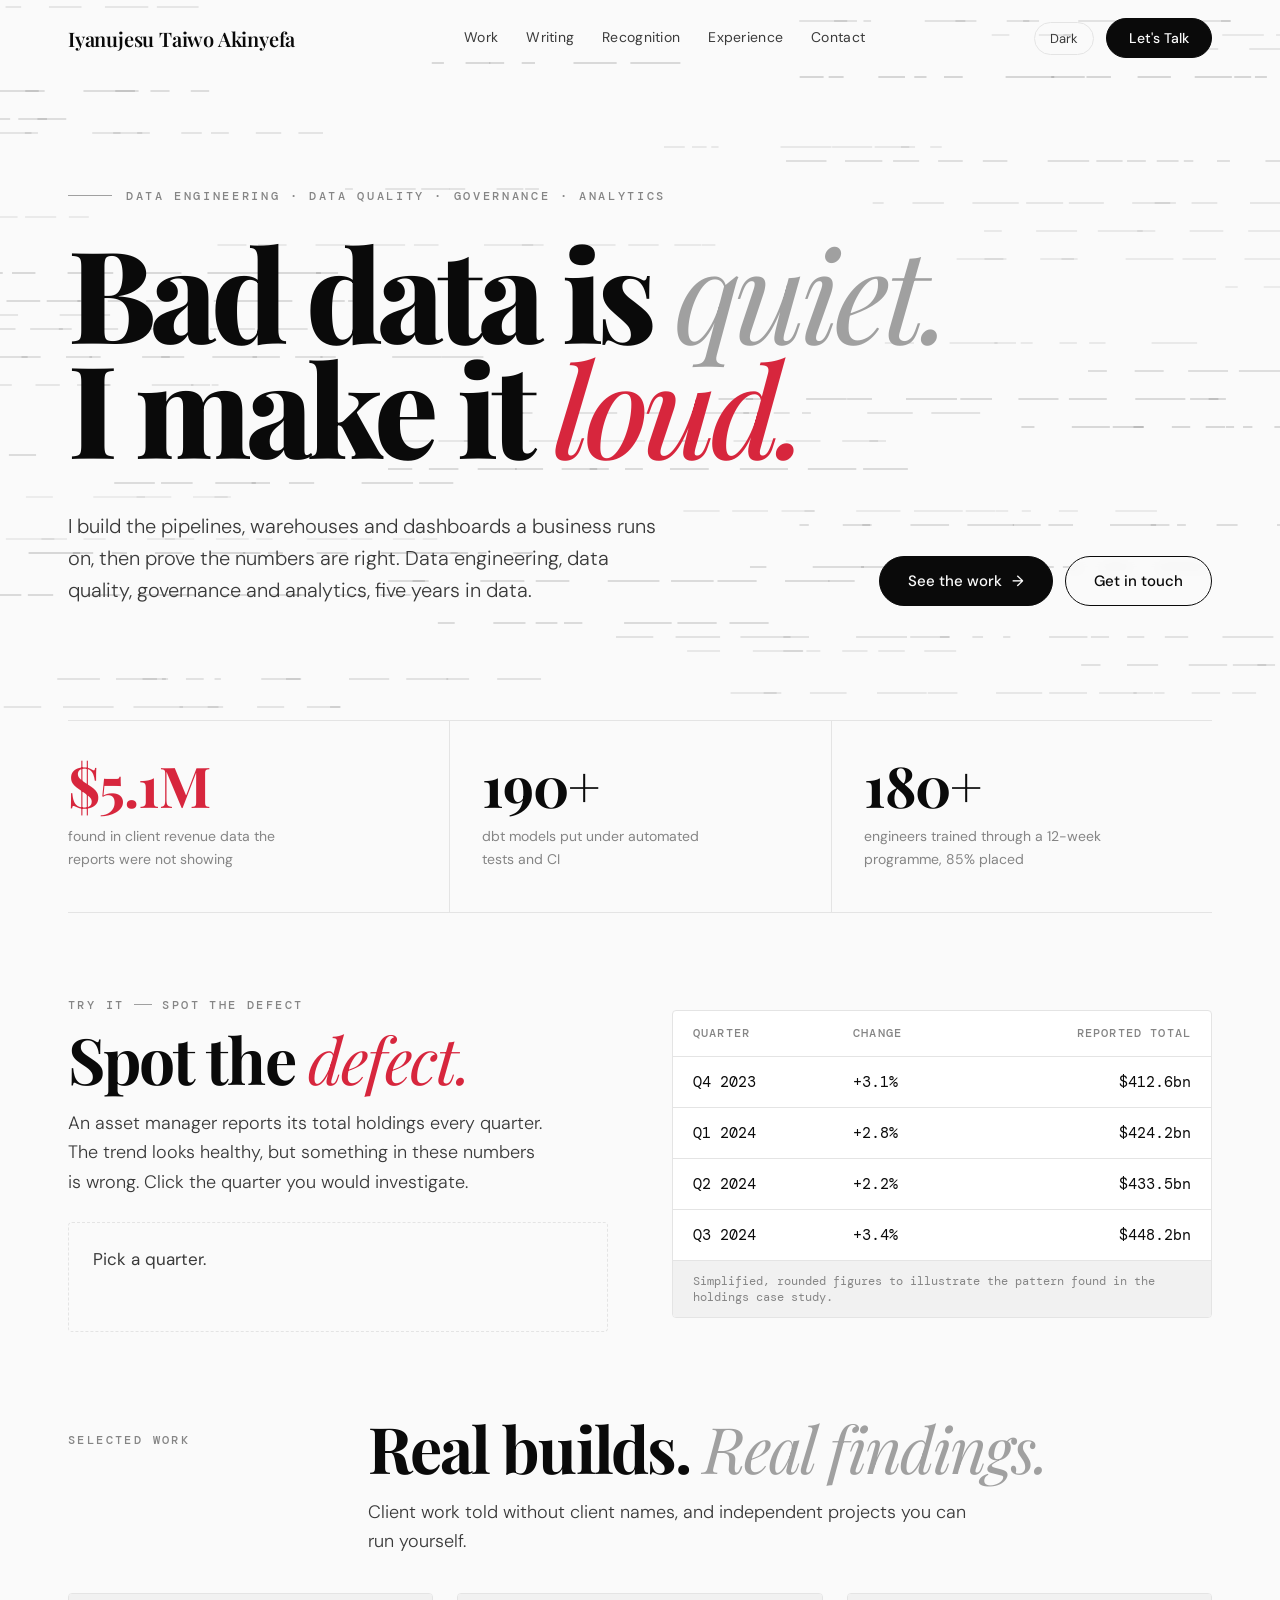
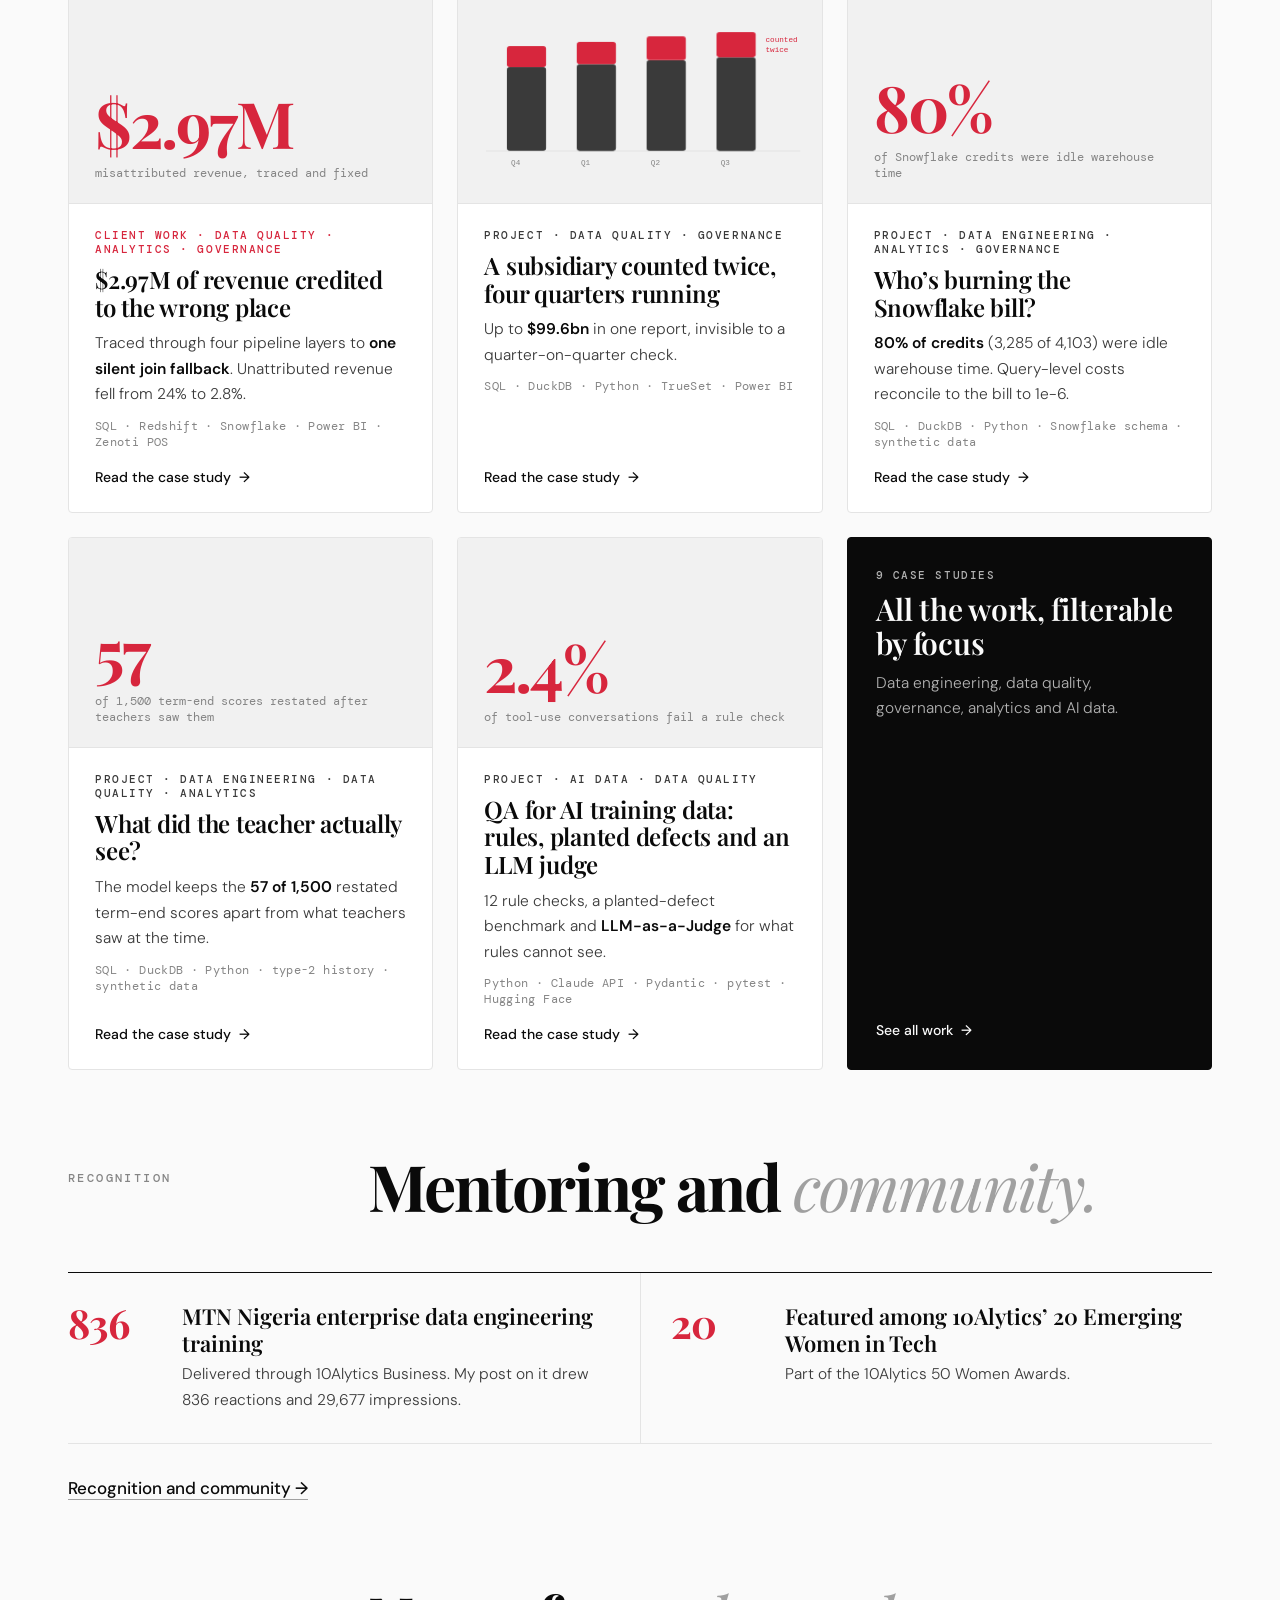
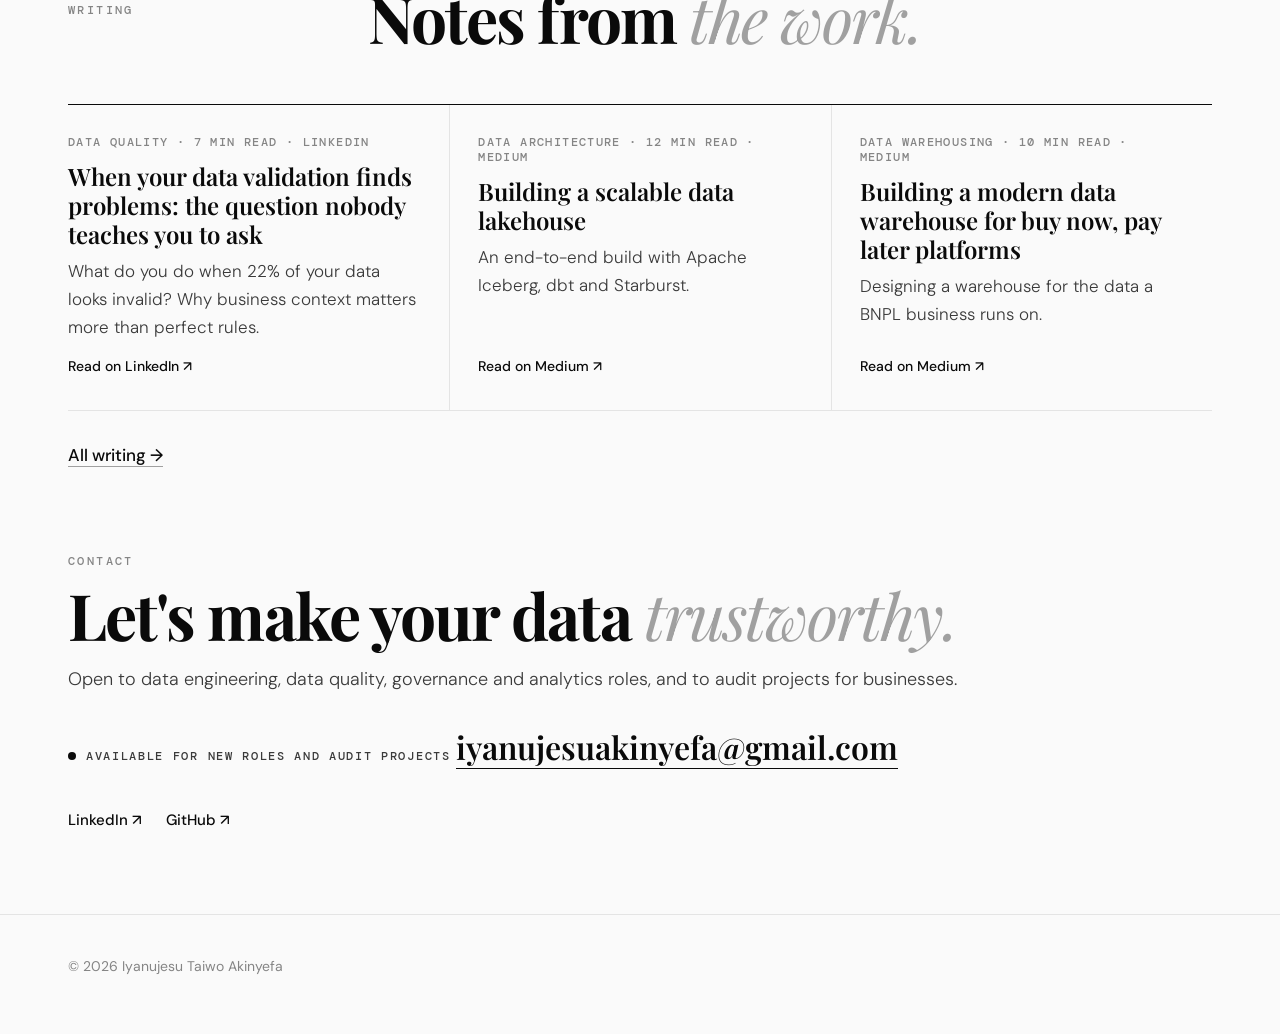
==== index.html @ 01991f28 "Portfolio: home, work with case studies, writing, recognition and experience pages" ====
<!doctype html>
<html lang="en" class="no-js">
<head>
<meta charset="utf-8">
<meta name="viewport" content="width=device-width, initial-scale=1">
<title>Iyanujesu Taiwo Akinyefa, Data Engineer</title>
<meta name="description" content="Data engineering, data quality, governance and analytics: pipelines, warehouses and dashboards, with the numbers proven right. Case studies, writing and contact.">
<link rel="canonical" href="https://tee-works.github.io/">
<meta property="og:title" content="Iyanujesu Taiwo Akinyefa, Data Engineer">
<meta property="og:description" content="Data engineering, data quality, governance and analytics: pipelines, warehouses and dashboards, with the numbers proven right. Case studies, writing and contact.">
<meta property="og:type" content="website">
<meta property="og:url" content="https://tee-works.github.io/">
<meta name="theme-color" content="#0a0a0a">
<link rel="icon" href="data:image/svg+xml,%3Csvg xmlns='http://www.w3.org/2000/svg' viewBox='0 0 32 32'%3E%3Crect width='32' height='32' rx='7' fill='%230a0a0a'/%3E%3Ctext x='15' y='23' font-family='Georgia,serif' font-size='19' font-weight='700' fill='%23fafafa' text-anchor='middle'%3EI%3C/text%3E%3Crect x='21' y='20' width='6' height='2.5' fill='%23ff4d5e'/%3E%3C/svg%3E">
<script>try{var t=localStorage.getItem('theme');if(t)document.documentElement.setAttribute('data-theme',t)}catch(e){}</script>
<link rel="preconnect" href="https://fonts.googleapis.com">
<link rel="preconnect" href="https://fonts.gstatic.com" crossorigin>
<link href="https://fonts.googleapis.com/css2?family=Playfair+Display:ital,wght@0,400;0,500;0,600;0,700;0,800;1,400;1,500&family=DM+Sans:opsz,wght@9..40,300;9..40,400;9..40,500;9..40,600&family=DM+Mono:wght@400;500&display=swap" rel="stylesheet">
<link rel="stylesheet" href="assets/site.css">
</head>
<body class="home">
<a class="skip" href="#main">Skip to content</a>
<header class="nav clear" id="nav">
  <div class="wrap">
    <a class="logo" href="index.html">Iyanujesu Taiwo Akinyefa</a>
    <nav class="links" aria-label="Main"><a href="work/index.html">Work</a><a href="writing/index.html">Writing</a><a href="recognition.html">Recognition</a><a href="experience.html">Experience</a><a href="index.html#contact">Contact</a></nav>
    <div class="tools-r"><button class="theme" id="theme" type="button">Dark</button><a href="index.html#contact" class="btn small">Let's Talk</a></div>
  </div>
</header>
<main id="main">
<div class="hero" id="hero">
  <canvas id="stream" aria-hidden="true"></canvas>
  <div class="tagfx" id="tagfx" aria-hidden="true"></div>
  <div class="wrap">
    <div class="stage">Data engineering &middot; Data quality &middot; Governance &middot; Analytics</div>
    <h1>Bad data is <span class="thin">quiet.</span><br>I make it <span class="red">loud.</span></h1>
    <div class="sub">
      <p>I build the pipelines, warehouses and dashboards a business runs on, then prove the numbers are right. Data engineering, data quality, governance and analytics, five years in data.</p>
      <div class="cta"><a class="btn" href="work/index.html">See the work <span class="arr">&rarr;</span></a><a class="btn ghost" href="#contact">Get in touch</a></div>
    </div>
  </div>
</div>

<div class="wrap">
  <div class="stats">
    <div class="stat rv"><div class="n red">$<span class="count" data-to="5.1" data-dec="1">5.1</span>M</div><div class="l">found in client revenue data the reports were not showing</div></div>
    <div class="stat rv"><div class="n"><span class="count" data-to="190">190</span>+</div><div class="l">dbt models put under automated tests and CI</div></div>
    <div class="stat rv"><div class="n"><span class="count" data-to="180">180</span>+</div><div class="l">engineers trained through a 12-week programme, 85% placed</div></div>
  </div>
</div>

<section id="puzzle">
  <div class="wrap puzzle">
    <div class="rv">
      <div class="sec-num" style="padding:0 0 14px">Try it <i></i> Spot the defect</div>
      <h2>Spot the <em>defect.</em></h2>
      <p style="color:var(--ink-2);font-size:18px;max-width:480px;font-weight:300">An asset manager reports its total holdings every quarter. The trend looks healthy, but something in these numbers is wrong. Click the quarter you would investigate.</p>
      <div class="reveal-box" id="reveal" aria-live="polite" data-href="work/holdings-data-quality.html">Pick a quarter.</div>
    </div>
    <div class="ptable rv">
      <table>
        <thead><tr><th>Quarter</th><th>Change</th><th class="num">Reported total</th></tr></thead>
        <tbody id="prows">
          <tr tabindex="0"><td>Q4 2023</td><td>+3.1%</td><td class="num">$412.6bn</td></tr>
          <tr tabindex="0"><td>Q1 2024</td><td>+2.8%</td><td class="num">$424.2bn</td></tr>
          <tr tabindex="0"><td>Q2 2024</td><td>+2.2%</td><td class="num">$433.5bn</td></tr>
          <tr tabindex="0"><td>Q3 2024</td><td>+3.4%</td><td class="num">$448.2bn</td></tr>
        </tbody>
      </table>
      <div class="pcap">Simplified, rounded figures to illustrate the pattern found in the holdings case study.</div>
    </div>
  </div>
</section>

<section id="work" class="tight">
  <div class="wrap">
    <div class="sec-head rv">
      <div class="sec-num">Selected work</div>
      <div><h2>Real builds. <em>Real findings.</em></h2><p>Client work told without client names, and independent projects you can run yourself.</p></div>
    </div>
    <div class="work"><a class="wcard rv" href="work/revenue-reconciliation.html" data-cats="dq an gov">
  <div class="art"><div class="art num"><b>$2.97M</b><span>misattributed revenue, traced and fixed</span></div></div>
  <div class="txt"><div class="kind client">Client work · Data quality · Analytics · Governance</div><h3>$2.97M of revenue credited to the wrong place</h3><p class="find">Traced through four pipeline layers to <b>one silent join fallback</b>. Unattributed revenue fell from 24% to 2.8%.</p><div class="tag">SQL · Redshift · Snowflake · Power BI · Zenoti POS</div><span class="open">Read the case study <span class="arr">&rarr;</span></span></div>
</a><a class="wcard rv" href="work/holdings-data-quality.html" data-cats="dq gov">
  <div class="art"><svg viewBox="0 0 520 230" aria-hidden="true">
              <line x1="40" y1="190" x2="490" y2="190" stroke="var(--rule)" stroke-width="1.5"/>
              <g>
                <rect class="grow" x="70"  y="70" width="56" height="120" rx="4" fill="var(--ink-2)"/>
                <rect class="grow" x="70"  y="40" width="56" height="30" rx="4" fill="var(--signal)" style="animation-delay:.2s"/>
                <rect class="grow" x="170" y="66" width="56" height="124" rx="4" fill="var(--ink-2)" style="animation-delay:.1s"/>
                <rect class="grow" x="170" y="34" width="56" height="32" rx="4" fill="var(--signal)" style="animation-delay:.3s"/>
                <rect class="grow" x="270" y="60" width="56" height="130" rx="4" fill="var(--ink-2)" style="animation-delay:.2s"/>
                <rect class="grow" x="270" y="26" width="56" height="34" rx="4" fill="var(--signal)" style="animation-delay:.4s"/>
                <rect class="grow" x="370" y="56" width="56" height="134" rx="4" fill="var(--ink-2)" style="animation-delay:.3s"/>
                <rect class="grow" x="370" y="20" width="56" height="36" rx="4" fill="var(--signal)" style="animation-delay:.5s"/>
              </g>
              <g font-family="JetBrains Mono, monospace" font-size="11" fill="var(--muted)">
                <text x="76" y="210">Q4</text><text x="176" y="210">Q1</text><text x="276" y="210">Q2</text><text x="376" y="210">Q3</text>
                <text x="440" y="34" fill="var(--signal)">counted</text><text x="440" y="48" fill="var(--signal)">twice</text>
              </g>
            </svg></div>
  <div class="txt"><div class="kind">Project · Data quality · Governance</div><h3>A subsidiary counted twice, four quarters running</h3><p class="find">Up to <b>$99.6bn</b> in one report, invisible to a quarter-on-quarter check.</p><div class="tag">SQL · DuckDB · Python · TrueSet · Power BI</div><span class="open">Read the case study <span class="arr">&rarr;</span></span></div>
</a><a class="wcard rv" href="work/snowflake-cost-attribution.html" data-cats="de an gov">
  <div class="art"><div class="art num"><b>80%</b><span>of Snowflake credits were idle warehouse time</span></div></div>
  <div class="txt"><div class="kind">Project · Data engineering · Analytics · Governance</div><h3>Who’s burning the Snowflake bill?</h3><p class="find"><b>80% of credits</b> (3,285 of 4,103) were idle warehouse time. Query-level costs reconcile to the bill to 1e-6.</p><div class="tag">SQL · DuckDB · Python · Snowflake schema · synthetic data</div><span class="open">Read the case study <span class="arr">&rarr;</span></span></div>
</a><a class="wcard rv" href="work/point-in-time-pupil-scores.html" data-cats="de dq an">
  <div class="art"><div class="art num"><b>57</b><span>of 1,500 term-end scores restated after teachers saw them</span></div></div>
  <div class="txt"><div class="kind">Project · Data engineering · Data quality · Analytics</div><h3>What did the teacher actually see?</h3><p class="find">The model keeps the <b>57 of 1,500</b> restated term-end scores apart from what teachers saw at the time.</p><div class="tag">SQL · DuckDB · Python · type-2 history · synthetic data</div><span class="open">Read the case study <span class="arr">&rarr;</span></span></div>
</a><a class="wcard rv" href="work/tool-use-sft-data-qa.html" data-cats="ai dq">
  <div class="art"><div class="art num"><b>2.4%</b><span>of tool-use conversations fail a rule check</span></div></div>
  <div class="txt"><div class="kind">Project · AI data · Data quality</div><h3>QA for AI training data: rules, planted defects and an LLM judge</h3><p class="find">12 rule checks, a planted-defect benchmark and <b>LLM-as-a-Judge</b> for what rules cannot see.</p><div class="tag">Python · Claude API · Pydantic · pytest · Hugging Face</div><span class="open">Read the case study <span class="arr">&rarr;</span></span></div>
</a><a class="wcard allcard rv" href="work/index.html"><div class="txt"><div class="kind">9 case studies</div><h3>All the work, filterable by focus</h3><p class="find">Data engineering, data quality, governance, analytics and AI data.</p><span class="open">See all work <span class="arr">&rarr;</span></span></div></a></div>
    
  </div>
</section>

<section id="recognition" class="tight">
  <div class="wrap">
    <div class="sec-head rv">
      <div class="sec-num">Recognition</div>
      <div><h2>Mentoring and <em>community.</em></h2></div>
    </div>
    <div class="rstrip rv">
      <a class="ritem" href="recognition.html#mtn"><div class="k">836</div><div><h3>MTN Nigeria enterprise data engineering training</h3><p>Delivered through 10Alytics Business. My post on it drew 836 reactions and 29,677 impressions.</p></div></a>
      <a class="ritem" href="recognition.html#women-in-tech"><div class="k">20</div><div><h3>Featured among 10Alytics’ 20 Emerging Women in Tech</h3><p>Part of the 10Alytics 50 Women Awards.</p></div></a>
    </div>
    <p class="morelink rv"><a href="recognition.html">Recognition and community &rarr;</a></p>
  </div>
</section>

<section id="writing" class="tight">
  <div class="wrap">
    <div class="sec-head rv">
      <div class="sec-num">Writing</div>
      <div><h2>Notes from <em>the work.</em></h2></div>
    </div>
    <div class="posts"><a class="post rv" href="https://www.linkedin.com/pulse/when-your-data-validation-finds-problems-question-nobody-akinyefa-wd8zf/"><div class="pm">Data quality · 7 min read · LinkedIn</div><h3>When your data validation finds problems: the question nobody teaches you to ask</h3><p>What do you do when 22% of your data looks invalid? Why business context matters more than perfect rules.</p><span class="go">Read on LinkedIn &nearr;</span></a><a class="post rv" href="https://medium.com/@iyanujesuakinyefa/building-a-scalable-data-lakehouse-an-end-to-end-solution-using-apache-iceberg-dbt-starburst-9a3d483e0061"><div class="pm">Data architecture · 12 min read · Medium</div><h3>Building a scalable data lakehouse</h3><p>An end-to-end build with Apache Iceberg, dbt and Starburst.</p><span class="go">Read on Medium &nearr;</span></a><a class="post rv" href="https://medium.com/@iyanujesuakinyefa/building-a-modern-data-warehouse-for-buy-now-pay-later-bnpl-platforms-f01e9319919b"><div class="pm">Data warehousing · 10 min read · Medium</div><h3>Building a modern data warehouse for buy now, pay later platforms</h3><p>Designing a warehouse for the data a BNPL business runs on.</p><span class="go">Read on Medium &nearr;</span></a></div>
    <p class="morelink rv"><a href="writing/index.html">All writing &rarr;</a></p>
  </div>
</section>

<section id="contact" class="contact tight">
  <div class="wrap">
    <div class="rv">
      <div class="sec-num" style="padding:0 0 14px">Contact</div>
      <h2>Let's make your data <em>trustworthy.</em></h2>
      <p style="color:var(--ink-2);font-size:18px;margin:0 0 26px;font-weight:300">Open to data engineering, data quality, governance and analytics roles, and to audit projects for businesses.</p>
      <p class="avail big"><i></i>Available for new roles and audit projects</p>
      <a class="bigmail" href="mailto:iyanujesuakinyefa@gmail.com">iyanujesuakinyefa@gmail.com</a>
      <div class="row">
        <a href="https://www.linkedin.com/in/iyanujesu-akinyefa">LinkedIn &nearr;</a>
        <a href="https://github.com/Tee-works">GitHub &nearr;</a>
        
      </div>
    </div>
  </div>
</section>
</main>
<footer><div class="wrap">&copy; 2026 Iyanujesu Taiwo Akinyefa</div></footer>
<script src="assets/site.js" defer></script>
</body>
</html>
---- assets/site.css ----
:root {
  --bg: #fafafa; --bg-2: #f1f1f1; --card: #ffffff;
  --ink: #0a0a0a; --ink-2: #3a3a3a; --muted: #858585; --soft: #a0a0a0; --rule: #e4e4e4;
  --red: #d7263d; --red-soft: #fbeaec;
  --serif: "Playfair Display", Georgia, serif; --sans: "DM Sans", system-ui, sans-serif; --mono: "DM Mono", ui-monospace, Menlo, monospace;
  --ease: cubic-bezier(.2,.7,.2,1);
  --paper: var(--bg); --paper-2: var(--bg-2); --signal: var(--red); --signal-soft: var(--red-soft); --pass: var(--ink);
  --console: #0a0a0a; --console-dim: #8a8a8a; --console-ink: #e8e8e8;
  --navh: 76px;
}
@media (prefers-color-scheme: dark) {
  :root:not([data-theme="light"]) {
    --bg: #0a0a0a; --bg-2: #111111; --card: #141414; --ink: #f5f5f5; --ink-2: #c9c9c9; --muted: #7d7d7d; --soft: #666666; --rule: #232323;
    --red: #ff4d5e; --red-soft: #2b1015; --console: #000000;
  }
}
:root[data-theme="dark"] {
  --bg: #0a0a0a; --bg-2: #111111; --card: #141414; --ink: #f5f5f5; --ink-2: #c9c9c9; --muted: #7d7d7d; --soft: #666666; --rule: #232323;
  --red: #ff4d5e; --red-soft: #2b1015; --console: #000000;
}
* { box-sizing: border-box; }
html { scroll-behavior: smooth; scroll-padding-top: calc(var(--navh) + 12px); }
body { margin: 0; background: var(--bg); color: var(--ink); font: 400 17px/1.65 var(--sans); -webkit-font-smoothing: antialiased; overflow-x: hidden; transition: background .3s, color .3s; }
a { color: inherit; }
::selection { background: var(--ink); color: var(--bg); }
.wrap { max-width: 1240px; margin: 0 auto; padding: 0 48px; }
.mono { font-family: var(--mono); }
.skip { position: absolute; left: -9999px; top: 8px; z-index: 50; background: var(--ink); color: var(--bg); padding: 8px 14px; border-radius: 4px; }
.skip:focus { left: 8px; }

/* nav */
.nav { position: fixed; inset: 0 0 auto 0; z-index: 30; border-bottom: 1px solid var(--rule); background: color-mix(in srgb, var(--bg) 88%, transparent); backdrop-filter: blur(14px); -webkit-backdrop-filter: blur(14px); transition: background .3s, border-color .3s; }
.nav.clear:not(.scrolled) { background: transparent; border-color: transparent; backdrop-filter: none; -webkit-backdrop-filter: none; }
.nav .wrap { display: flex; align-items: center; justify-content: space-between; height: var(--navh); gap: 16px; }
.logo { font-family: var(--serif); font-weight: 600; font-size: 20px; letter-spacing: -0.01em; text-decoration: none; white-space: nowrap; }
.nav .links { display: flex; align-items: center; gap: 28px; }
.nav .links a { text-decoration: none; font-size: 14px; letter-spacing: .02em; color: var(--ink-2); position: relative; white-space: nowrap; }
.nav .links a::after { content: ""; position: absolute; left: 0; right: 100%; bottom: -5px; height: 1px; background: var(--ink); transition: right .3s var(--ease); }
.nav .links a:hover::after, .nav .links a[aria-current="page"]::after { right: 0; }
.nav .links a[aria-current="page"] { color: var(--ink); }
.nav .tools-r { display: flex; align-items: center; gap: 12px; }
.theme { background: none; border: 1px solid var(--rule); color: var(--ink-2); border-radius: 999px; padding: 7px 15px; font: 13px var(--sans); cursor: pointer; }
.theme:hover { border-color: var(--ink); }
.btn { white-space: nowrap; display: inline-flex; align-items: center; gap: 10px; padding: 14px 28px; border-radius: 999px; font: 500 15px var(--sans); text-decoration: none; border: 1px solid var(--ink); background: var(--ink); color: var(--bg); cursor: pointer; transition: transform .25s var(--ease), background .25s, color .25s; }
.btn:hover { transform: translateY(-2px); }
.btn.ghost { background: color-mix(in srgb, var(--bg) 70%, transparent); color: var(--ink); backdrop-filter: blur(4px); }
.btn.ghost:hover { background: var(--ink); color: var(--bg); }
.btn.small { padding: 10px 22px; font-size: 14px; }
.btn .arr { transition: transform .25s var(--ease); }
.btn:hover .arr { transform: translateX(4px); }

/* home hero */
.hero { position: relative; min-height: 88vh; display: flex; flex-direction: column; justify-content: center; padding: 130px 0 56px; overflow: hidden; }
.hero canvas { position: absolute; inset: 0; width: 100%; height: 100%; z-index: 0; }
.hero .wrap { position: relative; z-index: 2; width: 100%; pointer-events: none; }
.hero .wrap * { pointer-events: auto; }
.stage { font: 500 12px var(--mono); letter-spacing: .22em; text-transform: uppercase; color: var(--muted); display: flex; align-items: center; gap: 14px; margin-bottom: 30px; flex-wrap: wrap; }
.stage::before { content: ""; width: 44px; height: 1px; background: var(--soft); }
h1 { font-family: var(--serif); font-weight: 800; font-size: clamp(54px, 10vw, 156px); line-height: .9; letter-spacing: -0.045em; margin: 0; }
h1 .thin { font-weight: 400; font-style: italic; color: var(--soft); }
h1 .red { color: var(--red); font-style: italic; font-weight: 500; }
.hero .sub { display: grid; grid-template-columns: 1fr auto; gap: 48px; align-items: end; margin-top: 46px; }
.hero .sub p { font-size: 20px; font-weight: 300; color: var(--ink-2); max-width: 600px; margin: 0; line-height: 1.6; }
.hero .sub p b { color: var(--ink); font-weight: 600; }
.cta { display: flex; gap: 12px; flex-wrap: wrap; }
.tagfx { position: absolute; z-index: 1; font: 500 12px var(--mono); color: var(--red); background: var(--bg); border: 1px solid var(--red); padding: 6px 10px; border-radius: 3px; opacity: 0; transition: opacity .5s; pointer-events: none; white-space: nowrap; }
.tagfx.on { opacity: 1; }

/* inner page head */
.ph { padding: calc(var(--navh) + 72px) 0 56px; border-bottom: 1px solid var(--rule); }
.ph h1 { font-size: clamp(44px, 7.4vw, 108px); }
.ph h1 em { font-style: italic; font-weight: 400; color: var(--soft); }
.ph .lead { margin: 28px 0 0; font-size: 20px; font-weight: 300; color: var(--ink-2); max-width: 720px; }
.crumb { font: 500 12px var(--mono); letter-spacing: .14em; text-transform: uppercase; color: var(--muted); margin-bottom: 26px; display: flex; gap: 10px; flex-wrap: wrap; }
.crumb a { text-decoration: none; border-bottom: 1px solid var(--rule); }
.crumb a:hover { border-color: var(--ink); color: var(--ink); }

/* stats */
.stats { display: grid; grid-template-columns: repeat(3, 1fr); border-top: 1px solid var(--rule); border-bottom: 1px solid var(--rule); }
.stats.four { grid-template-columns: repeat(4, 1fr); }
.stat { padding: 36px 0 40px; }
.stat + .stat { padding-left: 32px; border-left: 1px solid var(--rule); }
.stat .n { font-family: var(--serif); font-weight: 700; font-size: clamp(38px, 4.4vw, 58px); line-height: 1; letter-spacing: -0.02em; }
.stat .n.red { color: var(--red); }
.stat .l { margin-top: 12px; font-size: 14px; color: var(--muted); max-width: 250px; }

/* sections */
section { padding: 110px 0; }
section.tight { padding-top: 0; }
section.alt { background: var(--bg-2); }
.sec-head { display: grid; grid-template-columns: 260px 1fr; gap: 40px; margin-bottom: 52px; align-items: start; }
.sec-num { font: 500 12px var(--mono); letter-spacing: .2em; text-transform: uppercase; color: var(--muted); padding-top: 16px; display: flex; align-items: center; flex-wrap: wrap; gap: 10px; }
.sec-num i { display: inline-block; width: 18px; height: 1px; background: var(--soft); }
h2 { font-family: var(--serif); font-weight: 700; font-size: clamp(36px, 5vw, 72px); line-height: 1; letter-spacing: -0.03em; margin: 0 0 18px; }
h2 em { font-style: italic; font-weight: 400; color: var(--soft); }
.sec-head p { margin: 0; color: var(--ink-2); font-size: 18px; font-weight: 300; max-width: 620px; }
.morelink { margin: 30px 0 0; } .morelink a { text-decoration: none; font-weight: 500; border-bottom: 1px solid var(--soft); }
.morelink a:hover { border-color: var(--ink); }

/* work cards */
.work { display: grid; grid-template-columns: repeat(3, 1fr); gap: 24px; }
.work.two { grid-template-columns: repeat(2, 1fr); }
.wcard { background: var(--card); border: 1px solid var(--rule); border-radius: 4px; overflow: hidden; display: flex; flex-direction: column; text-decoration: none; color: inherit; transition: transform .45s var(--ease), box-shadow .45s var(--ease), border-color .45s; }
.wcard:hover, .wcard:focus-visible { transform: translateY(-6px); box-shadow: 0 40px 60px -40px rgba(0,0,0,.35); border-color: var(--ink); outline: none; }
.wcard .art { height: 210px; background: var(--bg-2); border-bottom: 1px solid var(--rule); overflow: hidden; position: relative; }
.wcard .art svg { width: 100%; height: 100%; display: block; transition: transform .6s var(--ease); }
.wcard:hover .art svg { transform: scale(1.03); }
.wcard .art img { width: 100%; height: 100%; object-fit: cover; object-position: top; filter: grayscale(1); opacity: .92; transition: filter .5s, transform .6s var(--ease); display: block; }
.wcard:hover .art img { filter: grayscale(0); transform: scale(1.03); }
.art.num { display: flex; flex-direction: column; justify-content: flex-end; padding: 22px 26px; }
.art.num b { font-family: var(--serif); font-size: clamp(46px, 5vw, 66px); line-height: 1; letter-spacing: -0.03em; color: var(--red); font-weight: 700; }
.art.num span { font: 12px var(--mono); color: var(--muted); margin-top: 10px; }
.wcard .txt { padding: 24px 26px 26px; display: flex; flex-direction: column; gap: 10px; flex: 1; }
.wcard .tag { font: 12px var(--mono); color: var(--muted); letter-spacing: .03em; }
.wcard .kind { font: 500 11px var(--mono); letter-spacing: .14em; text-transform: uppercase; color: var(--ink-2); }
.wcard .kind.client { color: var(--red); }
.wcard h3 { font-family: var(--serif); font-size: 24px; line-height: 1.15; font-weight: 600; margin: 0; letter-spacing: -0.01em; }
.wcard .find { font-size: 15.5px; color: var(--ink-2); margin: 0; font-weight: 300; }
.wcard .find b { color: var(--ink); font-weight: 600; }
.wcard .open { margin-top: auto; padding-top: 8px; font: 500 14px var(--sans); display: flex; align-items: center; gap: 8px; }
.wcard .open .arr { transition: transform .3s var(--ease); }
.wcard:hover .open .arr { transform: translateX(6px); }
.wcard[hidden] { display: none; }
.art .pulse-node { animation: nodepulse 2.4s var(--ease) infinite; transform-origin: center; transform-box: fill-box; }
@keyframes nodepulse { 0%,100% { transform: scale(1); } 50% { transform: scale(1.25); } }
.art .grow { transform-origin: bottom; transform-box: fill-box; animation: grow 1.2s var(--ease) both; }
@keyframes grow { from { transform: scaleY(0); } }

/* filters */
.filters { display: flex; flex-wrap: wrap; gap: 8px; margin: 0 0 34px; }
.filters button { font: 500 13px var(--sans); padding: 8px 16px; border-radius: 999px; border: 1px solid var(--rule); background: var(--card); color: var(--ink-2); cursor: pointer; transition: border-color .2s, background .2s, color .2s; }
.filters button:hover { border-color: var(--ink); }
.filters button[aria-pressed="true"] { background: var(--ink); color: var(--bg); border-color: var(--ink); }
.filters .count { font: 12px var(--mono); color: var(--muted); align-self: center; margin-left: 6px; }
.subhead { font: 500 12px var(--mono); letter-spacing: .2em; text-transform: uppercase; color: var(--muted); margin: 70px 0 22px; display: flex; align-items: center; gap: 12px; }
.subhead::after { content: ""; flex: 1; height: 1px; background: var(--rule); }

/* puzzle */
.puzzle { display: grid; grid-template-columns: 1fr 1fr; gap: 64px; align-items: center; }
.puzzle h2 em { color: var(--red); }
.ptable { background: var(--card); border: 1px solid var(--rule); border-radius: 4px; overflow: hidden; }
.ptable table { width: 100%; border-collapse: collapse; font: 14.5px var(--mono); }
.ptable th { text-align: left; font-weight: 500; color: var(--muted); padding: 15px 20px; border-bottom: 1px solid var(--rule); font-size: 11.5px; letter-spacing: .1em; text-transform: uppercase; }
.ptable td { padding: 16px 20px; border-bottom: 1px solid var(--rule); }
.ptable tbody tr { cursor: pointer; transition: background .2s; }
.ptable tbody tr:hover, .ptable tbody tr:focus-visible { background: var(--bg-2); outline: none; }
.ptable tbody tr.picked td { background: var(--bg-2); }
.ptable tbody tr.bad td:nth-child(3) { color: var(--red); font-weight: 500; }
.ptable td.num, .ptable th.num { text-align: right; }
.ptable .pcap { display: block; padding: 12px 20px; font: 12px var(--mono); color: var(--muted); background: var(--bg-2); }
.reveal-box { margin-top: 24px; padding: 22px 24px; border: 1px dashed var(--rule); color: var(--ink-2); min-height: 110px; border-radius: 4px; }
.reveal-box.show { border: 1px solid var(--red); border-left-width: 3px; background: var(--card); color: var(--ink); }
.reveal-box b { font-family: var(--serif); font-size: 23px; display: block; margin-bottom: 8px; }
.reveal-box a { color: var(--red); font-weight: 600; }

/* recognition strip (home) */
.rstrip { display: grid; grid-template-columns: 1fr 1fr; border-top: 1px solid var(--ink); }
.ritem { display: grid; grid-template-columns: auto 1fr; gap: 22px; padding: 30px 30px 30px 0; border-bottom: 1px solid var(--rule); text-decoration: none; align-items: start; }
.ritem + .ritem { padding-left: 30px; border-left: 1px solid var(--rule); }
.ritem .k { font-family: var(--serif); font-weight: 700; font-size: 40px; line-height: 1; letter-spacing: -0.02em; color: var(--red); min-width: 92px; }
.ritem h3 { font-family: var(--serif); font-size: 22px; line-height: 1.2; margin: 0 0 6px; font-weight: 600; }
.ritem p { margin: 0; color: var(--ink-2); font-weight: 300; font-size: 15.5px; }
.ritem:hover h3 { text-decoration: underline; text-decoration-thickness: 1px; text-underline-offset: 5px; }

/* writing */
.posts { display: grid; grid-template-columns: repeat(3, 1fr); border-top: 1px solid var(--ink); }
.posts.two { grid-template-columns: repeat(2, 1fr); }
.post { display: flex; flex-direction: column; gap: 8px; padding: 30px 28px 32px 0; border-bottom: 1px solid var(--rule); text-decoration: none; }
.posts:not(.two) .post:not(:nth-child(3n+1)) { padding-left: 28px; border-left: 1px solid var(--rule); }
.posts.two .post:nth-child(even) { padding-left: 32px; border-left: 1px solid var(--rule); }
.post:hover h3 { text-decoration: underline; text-decoration-thickness: 1px; text-underline-offset: 5px; }
.post .pm { font: 500 11.5px var(--mono); letter-spacing: .12em; text-transform: uppercase; color: var(--muted); }
.post h3 { font-family: var(--serif); font-size: 24px; line-height: 1.2; font-weight: 600; margin: 4px 0 0; }
.post p { margin: 0; color: var(--ink-2); font-weight: 300; }
.post .go { margin-top: auto; padding-top: 6px; font-weight: 500; font-size: 14px; }

/* contact */
.contact .grid { display: grid; grid-template-columns: 1fr 1fr; gap: 72px; }
.bigmail { font-family: var(--serif); font-size: clamp(20px, 2.5vw, 34px); font-weight: 600; text-decoration: none; border-bottom: 1px solid var(--ink); overflow-wrap: anywhere; }
.contact .row { display: flex; gap: 24px; margin-top: 28px; flex-wrap: wrap; }
.contact .row a { text-decoration: none; font: 500 15px var(--sans); }
form { display: grid; gap: 16px; }
label { font: 11.5px var(--mono); color: var(--muted); letter-spacing: .12em; text-transform: uppercase; display: grid; gap: 8px; }
input, textarea, select { font: 16px var(--sans); color: var(--ink); background: transparent; border: 0; border-bottom: 1px solid var(--rule); border-radius: 0; padding: 10px 0; width: 100%; }
select { background: var(--bg); }
input:focus, textarea:focus, select:focus { outline: none; border-bottom-color: var(--ink); }
textarea { min-height: 110px; resize: vertical; }
.avail { display: inline-flex; align-items: center; gap: 10px; }
.avail i { width: 8px; height: 8px; border-radius: 50%; background: var(--ink); animation: availpulse 2s infinite; }
@keyframes availpulse { 0%,100% { box-shadow: 0 0 0 0 color-mix(in srgb, var(--ink) 40%, transparent); } 50% { box-shadow: 0 0 0 7px transparent; } }
.avail.big { font: 500 12px var(--mono); letter-spacing: .14em; text-transform: uppercase; color: var(--ink-2); margin: 0 0 18px; }

/* case study */
.cs-meta { display: grid; grid-template-columns: repeat(4, 1fr); gap: 0; margin-top: 44px; border-top: 1px solid var(--rule); }
.cs-meta div { padding: 16px 20px 0 0; }
.cs-meta dt { font: 500 11px var(--mono); letter-spacing: .14em; text-transform: uppercase; color: var(--muted); }
.cs-meta dd { margin: 4px 0 0; font-size: 15px; color: var(--ink); }
.story { display: grid; grid-template-columns: 220px 1fr; gap: 48px; padding: 64px 0; border-bottom: 1px solid var(--rule); }
.story:last-of-type { border-bottom: 0; }
.story > h2 { font-size: 13px; font-family: var(--mono); font-weight: 500; letter-spacing: .2em; text-transform: uppercase; color: var(--muted); margin: 8px 0 0; line-height: 1.4; }
.story > h2 span { display: block; font-family: var(--serif); font-size: 34px; letter-spacing: -0.02em; text-transform: none; color: var(--ink); font-weight: 700; margin-top: 8px; }
.prose { max-width: 760px; }
.prose p { margin: 0 0 18px; color: var(--ink-2); font-weight: 300; font-size: 18px; }
.prose p.big { font-family: var(--serif); font-size: 24px; line-height: 1.45; color: var(--ink); font-weight: 400; }
.prose ul { margin: 0; padding: 0; list-style: none; }
.prose li { padding-left: 26px; position: relative; margin: 12px 0; color: var(--ink-2); font-weight: 300; font-size: 17.5px; }
.prose li::before { content: ""; position: absolute; left: 0; top: 14px; width: 13px; height: 1px; background: var(--ink); }
.prose li b, .prose p b { color: var(--ink); font-weight: 600; }
.prose a { text-decoration-thickness: 1px; text-underline-offset: 4px; }
.note { margin-top: 22px; padding: 16px 20px; border-left: 3px solid var(--rule); background: var(--bg-2); font-size: 15px; color: var(--ink-2); border-radius: 0 4px 4px 0; }
.tiles { display: grid; grid-template-columns: repeat(2, 1fr); gap: 0; border-top: 1px solid var(--ink); margin-bottom: 28px; }
.tile { padding: 24px 24px 26px 0; border-bottom: 1px solid var(--rule); }
.tile:nth-child(even) { padding-left: 24px; border-left: 1px solid var(--rule); }
.tile .n { font-family: var(--serif); font-size: clamp(36px, 4vw, 52px); font-weight: 700; line-height: 1; letter-spacing: -0.02em; }
.tile .n.red { color: var(--red); }
.tile .l { font-size: 14.5px; color: var(--muted); margin-top: 10px; }
.chips { display: flex; flex-wrap: wrap; gap: 8px; }
.chip { font: 12px var(--mono); padding: 5px 12px; border-radius: 999px; border: 1px solid var(--rule); background: var(--card); color: var(--ink-2); }
.linkrow { display: flex; gap: 12px; flex-wrap: wrap; }
table.recall { border-collapse: collapse; font: 14px var(--mono); margin: 8px 0 20px; width: 100%; max-width: 520px; }
table.recall td { padding: 9px 0; border-bottom: 1px solid var(--rule); color: var(--ink-2); }
table.recall td:last-child { text-align: right; color: var(--ink); }
table.recall tr.hot td { color: var(--red); font-weight: 500; }
.pn { display: grid; grid-template-columns: 1fr 1fr; border-top: 1px solid var(--ink); }
.pn a { padding: 28px 28px 30px 0; text-decoration: none; display: block; border-bottom: 1px solid var(--rule); }
.pn a + a { padding-left: 28px; border-left: 1px solid var(--rule); text-align: right; }
.pn small { display: block; font: 500 11.5px var(--mono); letter-spacing: .14em; text-transform: uppercase; color: var(--muted); margin-bottom: 8px; }
.pn b { font-family: var(--serif); font-size: 24px; font-weight: 600; line-height: 1.2; }
.pn a:hover b { text-decoration: underline; text-decoration-thickness: 1px; text-underline-offset: 5px; }

/* experience */
.about { display: grid; grid-template-columns: .8fr 1.2fr; gap: 72px; align-items: center; }
.portrait { margin: 0; }
.portrait img { width: 100%; height: auto; aspect-ratio: 4/4.4; object-fit: cover; object-position: center 18%; display: block; filter: grayscale(1) contrast(1.05); transition: filter .8s var(--ease); border-radius: 4px; }
.portrait:hover img { filter: grayscale(0); }
.portrait figcaption { display: flex; justify-content: space-between; margin-top: 14px; font: 500 11.5px var(--mono); letter-spacing: .14em; text-transform: uppercase; color: var(--muted); }
.about .lead { font-family: var(--serif); font-size: 23px; line-height: 1.5; color: var(--ink); margin: 0 0 18px; }
.about p { color: var(--ink-2); font-weight: 300; margin: 0 0 18px; }
.facts { margin: 26px 0 0; border-top: 1px solid var(--rule); }
.facts div { display: grid; grid-template-columns: 120px 1fr; gap: 16px; padding: 13px 0; border-bottom: 1px solid var(--rule); }
.facts dt { font: 500 11.5px var(--mono); letter-spacing: .14em; text-transform: uppercase; color: var(--muted); padding-top: 3px; }
.facts dd { margin: 0; color: var(--ink); }
.role { display: grid; grid-template-columns: 260px 1fr; gap: 40px; padding: 40px 0; border-top: 1px solid var(--rule); }
.role:last-child { border-bottom: 1px solid var(--rule); }
.role .when { font: 13px var(--mono); color: var(--muted); padding-top: 6px; }
.role .when b { display: block; color: var(--ink); font: 500 15px var(--sans); margin-bottom: 4px; }
.role h3 { font-family: var(--serif); font-weight: 600; font-size: 30px; margin: 0 0 4px; line-height: 1.15; }
.role .org { color: var(--muted); margin: 0 0 16px; }
.role ul { margin: 0; padding: 0; list-style: none; }
.role li { padding-left: 24px; position: relative; margin: 9px 0; color: var(--ink-2); font-weight: 300; }
.role li::before { content: ""; position: absolute; left: 0; top: 13px; width: 12px; height: 1px; background: var(--ink); }
.role li b { color: var(--ink); font-weight: 600; }
.role li a { color: var(--ink); }
.tools { margin-top: 40px; display: flex; flex-wrap: wrap; gap: 8px; }
.certs { display: grid; grid-template-columns: repeat(3, 1fr); border-top: 1px solid var(--ink); }
.cert { padding: 26px 26px 26px 0; border-bottom: 1px solid var(--rule); }
.cert:not(:nth-child(3n+1)) { padding-left: 26px; border-left: 1px solid var(--rule); }
.cert small { font: 500 11.5px var(--mono); letter-spacing: .12em; text-transform: uppercase; color: var(--muted); }
.cert h3 { font-family: var(--serif); font-size: 21px; line-height: 1.25; margin: 8px 0 0; font-weight: 600; }
.principles { display: grid; grid-template-columns: repeat(3, 1fr); border-top: 1px solid var(--ink); }
.pr { padding: 34px 34px 8px 0; }
.pr + .pr { padding-left: 34px; border-left: 1px solid var(--rule); }
.pr .k { font: 500 12px var(--mono); color: var(--soft); letter-spacing: .1em; }
.pr h3 { font-family: var(--serif); font-size: 30px; font-weight: 600; margin: 14px 0 10px; line-height: 1.1; }
.pr p { margin: 0; color: var(--ink-2); font-weight: 300; }

/* recognition page */
.rec { display: grid; grid-template-columns: 1fr minmax(0, 520px); gap: 56px; padding: 64px 0; border-bottom: 1px solid var(--rule); align-items: start; }
.rec:last-child { border-bottom: 0; }
.rec .when { font: 500 12px var(--mono); letter-spacing: .16em; text-transform: uppercase; color: var(--muted); }
.rec h2 { font-size: clamp(30px, 3.6vw, 48px); margin: 12px 0 18px; }
.rec .prose p { font-size: 17.5px; }
.rec .nums { display: flex; flex-wrap: wrap; gap: 0; border-top: 1px solid var(--rule); margin: 24px 0; }
.rec .nums div { padding: 16px 26px 0 0; }
.rec .nums div + div { padding-left: 26px; border-left: 1px solid var(--rule); }
.rec .nums b { display: block; font-family: var(--serif); font-size: 34px; line-height: 1; font-weight: 700; }
.rec .nums span { font-size: 13px; color: var(--muted); }
.embeds { display: grid; gap: 20px; }
.pic { display: block; border: 1px solid var(--rule); border-radius: 6px; overflow: hidden; background: var(--card); text-decoration: none; transition: transform .45s var(--ease), box-shadow .45s var(--ease), border-color .45s; }
.pic:hover, .pic:focus-visible { transform: translateY(-4px); box-shadow: 0 40px 60px -40px rgba(0,0,0,.35); border-color: var(--ink); outline: none; }
.pic img { display: block; width: 100%; height: auto; }
.pic .pcap { display: flex; justify-content: space-between; align-items: center; gap: 12px; flex-wrap: wrap; padding: 14px 18px; border-top: 1px solid var(--rule); }
.pic .pcap span { font: 12px var(--mono); color: var(--muted); }
.pic .pcap b { font: 500 14px var(--sans); border-bottom: 1px solid var(--soft); }
.pic:hover .pcap b { border-color: var(--ink); }
.also { margin: 0; font-size: 15px; } .also a { font-weight: 500; text-decoration: none; border-bottom: 1px solid var(--soft); }
.textcard { border: 1px solid var(--rule); border-radius: 6px; background: var(--card); padding: 26px; }
.textcard .who { font: 500 12px var(--mono); letter-spacing: .1em; text-transform: uppercase; color: var(--muted); }
.textcard h3 { font-family: var(--serif); font-size: 24px; line-height: 1.25; margin: 10px 0 8px; }
.textcard p { margin: 0; color: var(--ink-2); font-weight: 300; }

.home .hero { min-height: 80vh; }
.home section { padding: 84px 0; }
.home section.tight { padding-top: 0; }
.home .sec-head { margin-bottom: 36px; }
footer { padding: 40px 0 56px; color: var(--muted); font-size: 14px; border-top: 1px solid var(--rule); }

.rv { opacity: 0; transform: translateY(26px); transition: opacity .9s var(--ease), transform .9s var(--ease); }
.rv.in { opacity: 1; transform: none; }
.no-js .rv { opacity: 1; transform: none; }

@media (max-width: 1100px) {
  .nav .links { gap: 20px; }
  .work { grid-template-columns: 1fr 1fr; }
  .posts { grid-template-columns: 1fr 1fr; }
  .posts:not(.two) .post:not(:nth-child(3n+1)) { padding-left: 0; border-left: 0; }
  .posts:not(.two) .post:nth-child(even) { padding-left: 28px; border-left: 1px solid var(--rule); }
}
@media (max-width: 980px) {
  :root { --navh: 108px; }
  .nav .wrap { flex-wrap: wrap; height: auto; padding-top: 14px; padding-bottom: 0; gap: 8px 16px; }
  .nav .links { order: 3; width: 100%; overflow-x: auto; gap: 22px; padding: 6px 0 14px; scrollbar-width: none; -webkit-mask-image: linear-gradient(90deg, #000 88%, transparent); mask-image: linear-gradient(90deg, #000 88%, transparent); }
  .nav .links::-webkit-scrollbar { display: none; }
  .nav .links a { font-size: 14.5px; }
  .hero .sub, .puzzle, .contact .grid, .about { grid-template-columns: 1fr; }
  .hero .sub { gap: 28px; }
  .sec-head, .role, .story { grid-template-columns: 1fr; gap: 10px; }
  .story { gap: 22px; padding: 48px 0; }
  .principles, .certs { grid-template-columns: 1fr; }
  .cert:not(:nth-child(3n+1)) { padding-left: 0; border-left: 0; }
  .pr, .pr + .pr { padding: 26px 0; border-left: 0; border-bottom: 1px solid var(--rule); }
  .rec { grid-template-columns: 1fr; gap: 32px; }
  .cs-meta { grid-template-columns: 1fr 1fr; }
  .about { gap: 40px; }
  .portrait { max-width: 420px; }
}
@media (max-width: 680px) {
  body { font-size: 16px; }
  .wrap { padding: 0 16px; }
  .logo { font-size: 17px; }
  .nav .btn.small { display: none; }
  .hero { padding: calc(var(--navh) + 40px) 0 44px; min-height: 0; }
  .hero .sub p { font-size: 17px; }
  .ph { padding: calc(var(--navh) + 40px) 0 40px; }
  .ph .lead { font-size: 17.5px; }
  .stats, .stats.four { grid-template-columns: 1fr; }
  .stat, .stat + .stat { padding: 24px 0; border-left: 0; }
  .stat + .stat { border-top: 1px solid var(--rule); }
  .work, .work.two, .posts, .posts.two, .rstrip, .pn, .tiles { grid-template-columns: 1fr; }
  .posts .post, .posts.two .post, .posts:not(.two) .post:nth-child(even) { padding-left: 0 !important; border-left: 0 !important; padding-right: 0; }
  .ritem + .ritem { padding-left: 0; border-left: 0; }
  .ritem { padding-right: 0; grid-template-columns: 1fr; gap: 8px; }
  .pn a + a { padding-left: 0; border-left: 0; text-align: left; }
  .tile:nth-child(even) { padding-left: 0; border-left: 0; }
  .wcard .art { height: 180px; }
  section { padding: 72px 0; }
  .prose p, .prose li { font-size: 16.5px; }
  .prose p.big { font-size: 21px; }
  .ptable table { font-size: 12.5px; }
  .ptable td, .ptable th { padding: 12px; }
  .rec { padding: 44px 0; }
  .rec .nums div { padding-right: 18px; }
  .rec .nums div + div { padding-left: 18px; }
  .role h3 { font-size: 25px; }
  .facts div { grid-template-columns: 1fr; gap: 2px; }
}
@media (prefers-reduced-motion: reduce) {
  *, *::before, *::after { animation: none !important; transition: none !important; }
  .rv { opacity: 1; transform: none; }
}
@media (max-width: 680px) {
  .home section { padding: 60px 0; }
  .home section.tight { padding-top: 0; }
}
.wcard.allcard { background: var(--ink); color: var(--bg); border-color: var(--ink); }
.wcard.allcard .txt { justify-content: flex-end; padding: 30px 28px; }
.wcard.allcard .kind, .wcard.allcard .find { color: color-mix(in srgb, var(--bg) 70%, transparent); }
.wcard.allcard h3 { font-size: 30px; }
.prose code, .note code { font: 0.88em var(--mono); background: var(--bg-2); padding: 1px 5px; border-radius: 3px; }
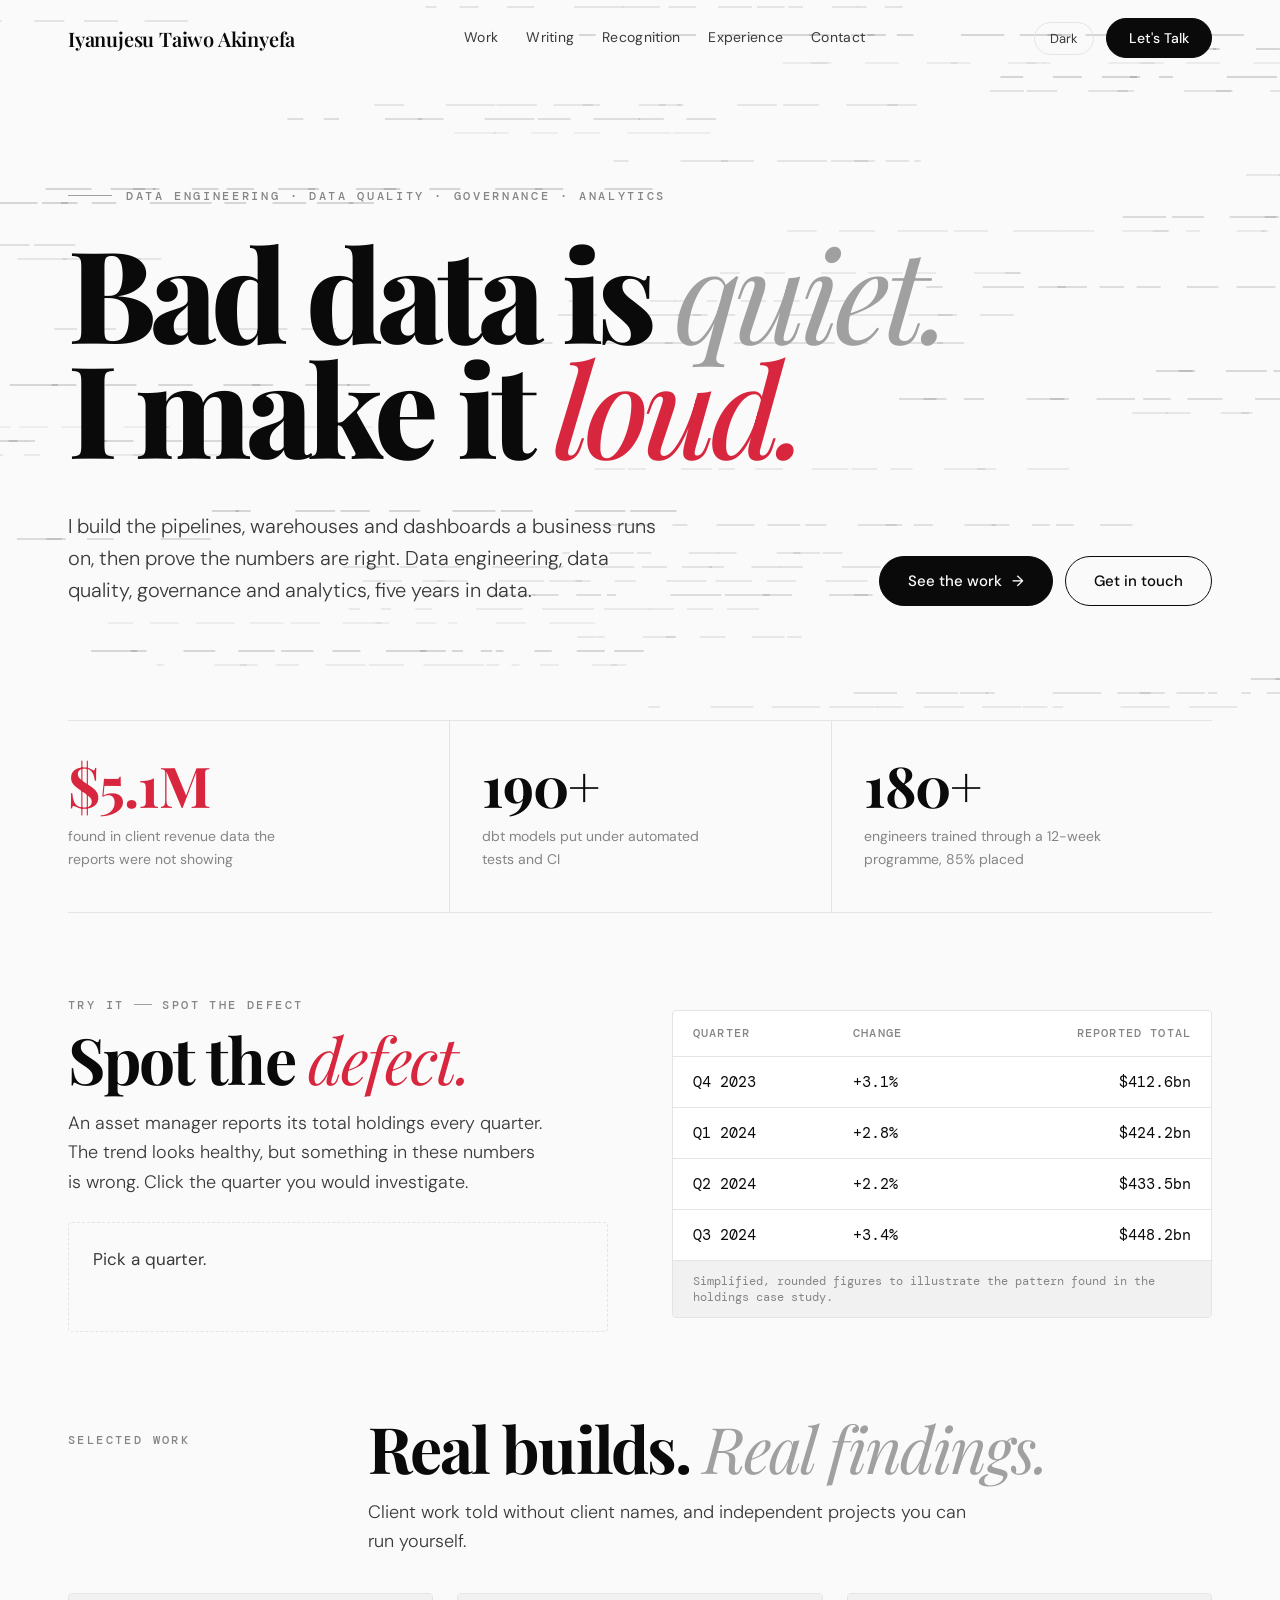
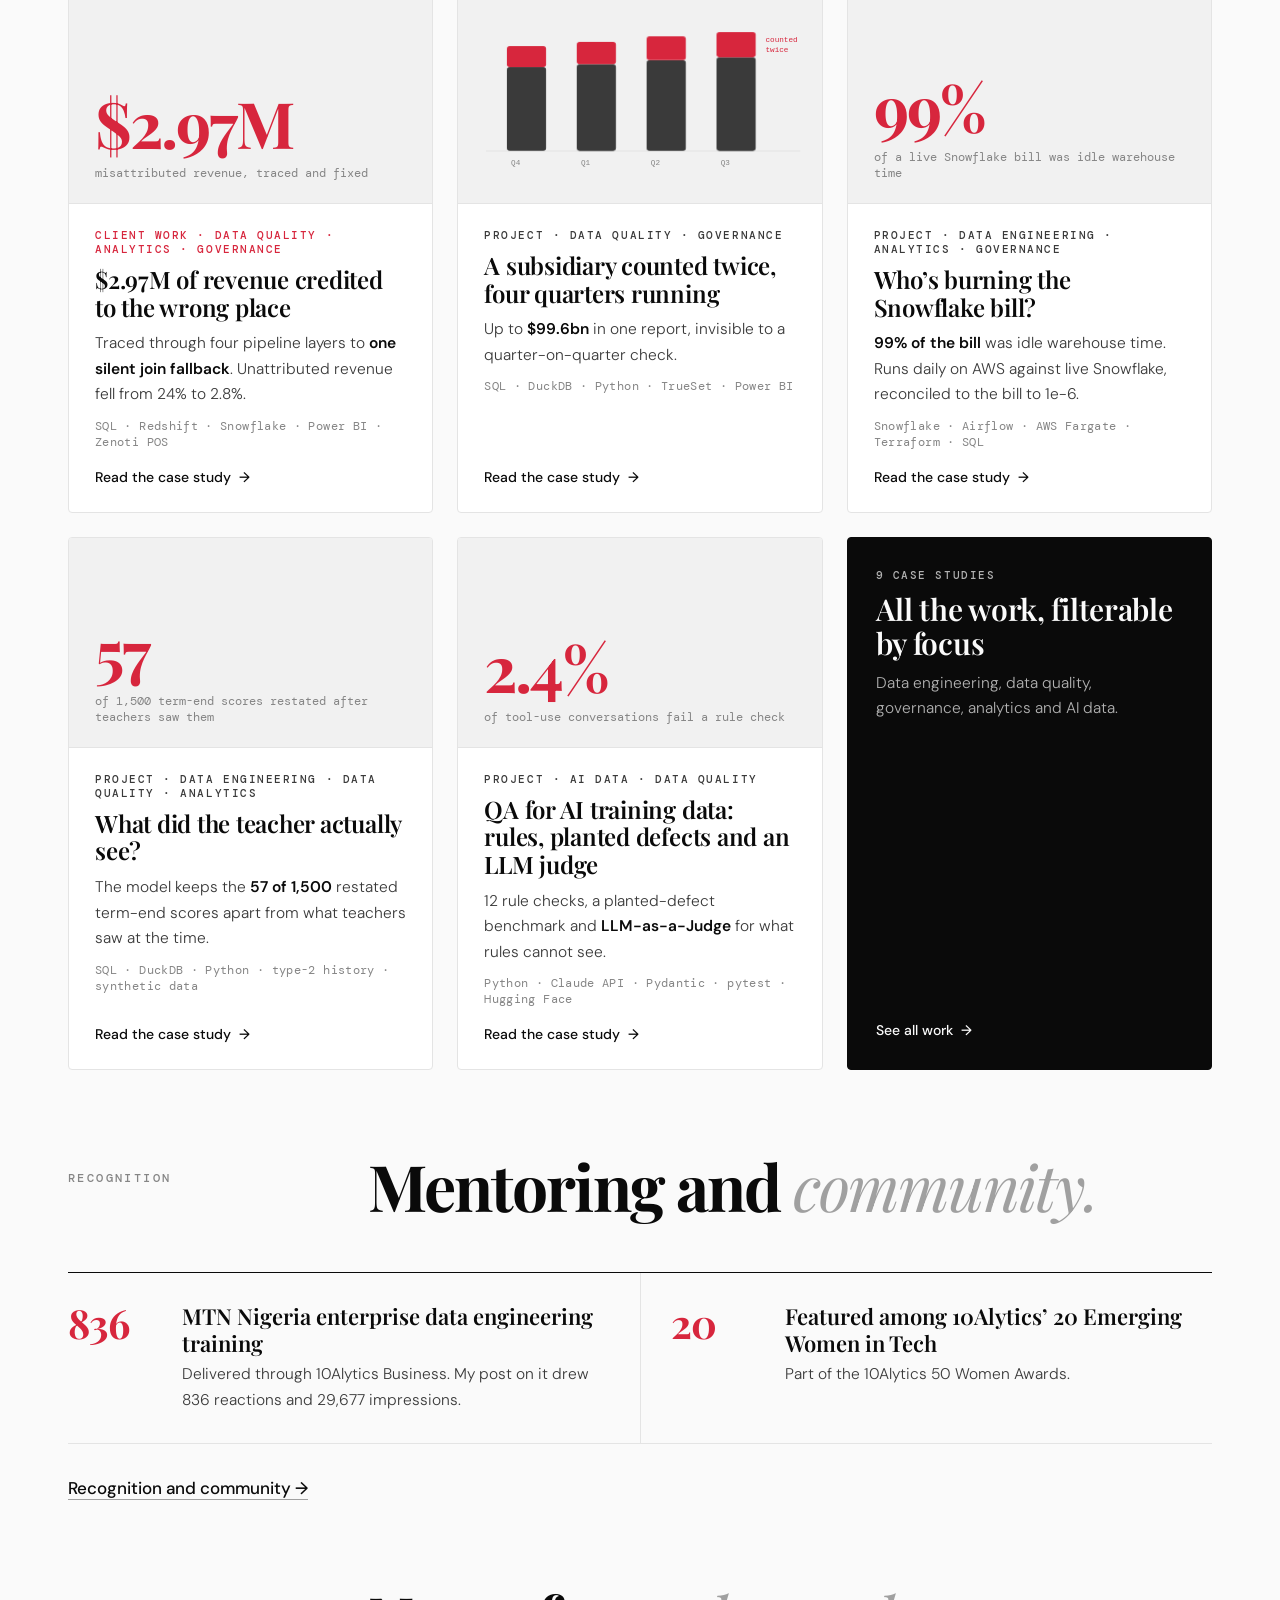
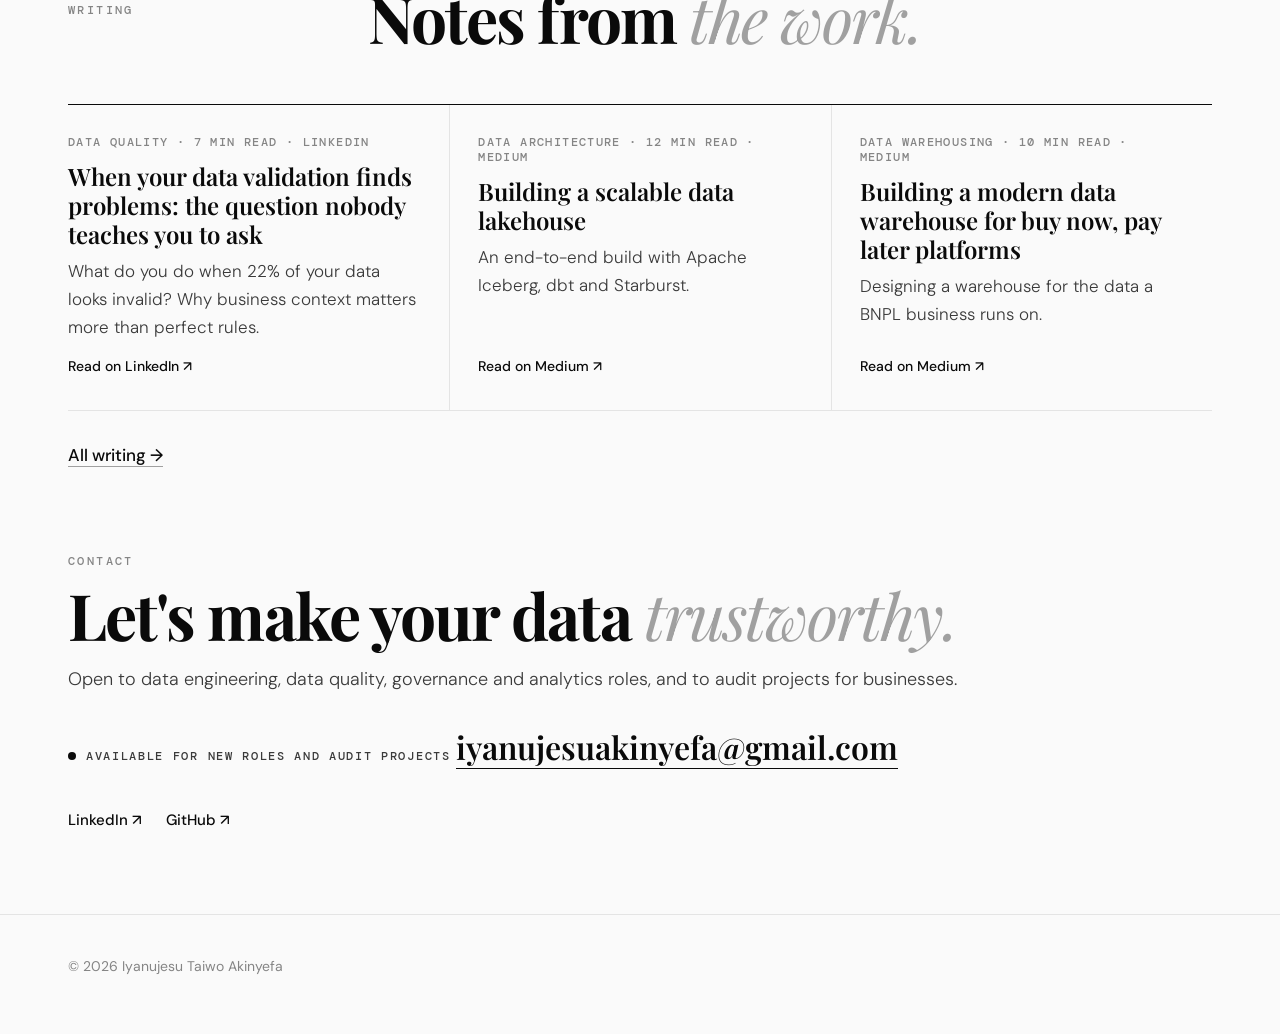
==== commit 299621be: "Snowflake case study: production run on AWS with live results" ====
--- a/index.html
+++ b/index.html
@@ -101,8 +101,8 @@
             </svg></div>
   <div class="txt"><div class="kind">Project · Data quality · Governance</div><h3>A subsidiary counted twice, four quarters running</h3><p class="find">Up to <b>$99.6bn</b> in one report, invisible to a quarter-on-quarter check.</p><div class="tag">SQL · DuckDB · Python · TrueSet · Power BI</div><span class="open">Read the case study <span class="arr">&rarr;</span></span></div>
 </a><a class="wcard rv" href="work/snowflake-cost-attribution.html" data-cats="de an gov">
-  <div class="art"><div class="art num"><b>80%</b><span>of Snowflake credits were idle warehouse time</span></div></div>
-  <div class="txt"><div class="kind">Project · Data engineering · Analytics · Governance</div><h3>Who’s burning the Snowflake bill?</h3><p class="find"><b>80% of credits</b> (3,285 of 4,103) were idle warehouse time. Query-level costs reconcile to the bill to 1e-6.</p><div class="tag">SQL · DuckDB · Python · Snowflake schema · synthetic data</div><span class="open">Read the case study <span class="arr">&rarr;</span></span></div>
+  <div class="art"><div class="art num"><b>99%</b><span>of a live Snowflake bill was idle warehouse time</span></div></div>
+  <div class="txt"><div class="kind">Project · Data engineering · Analytics · Governance</div><h3>Who’s burning the Snowflake bill?</h3><p class="find"><b>99% of the bill</b> was idle warehouse time. Runs daily on AWS against live Snowflake, reconciled to the bill to 1e-6.</p><div class="tag">Snowflake · Airflow · AWS Fargate · Terraform · SQL</div><span class="open">Read the case study <span class="arr">&rarr;</span></span></div>
 </a><a class="wcard rv" href="work/point-in-time-pupil-scores.html" data-cats="de dq an">
   <div class="art"><div class="art num"><b>57</b><span>of 1,500 term-end scores restated after teachers saw them</span></div></div>
   <div class="txt"><div class="kind">Project · Data engineering · Data quality · Analytics</div><h3>What did the teacher actually see?</h3><p class="find">The model keeps the <b>57 of 1,500</b> restated term-end scores apart from what teachers saw at the time.</p><div class="tag">SQL · DuckDB · Python · type-2 history · synthetic data</div><span class="open">Read the case study <span class="arr">&rarr;</span></span></div>
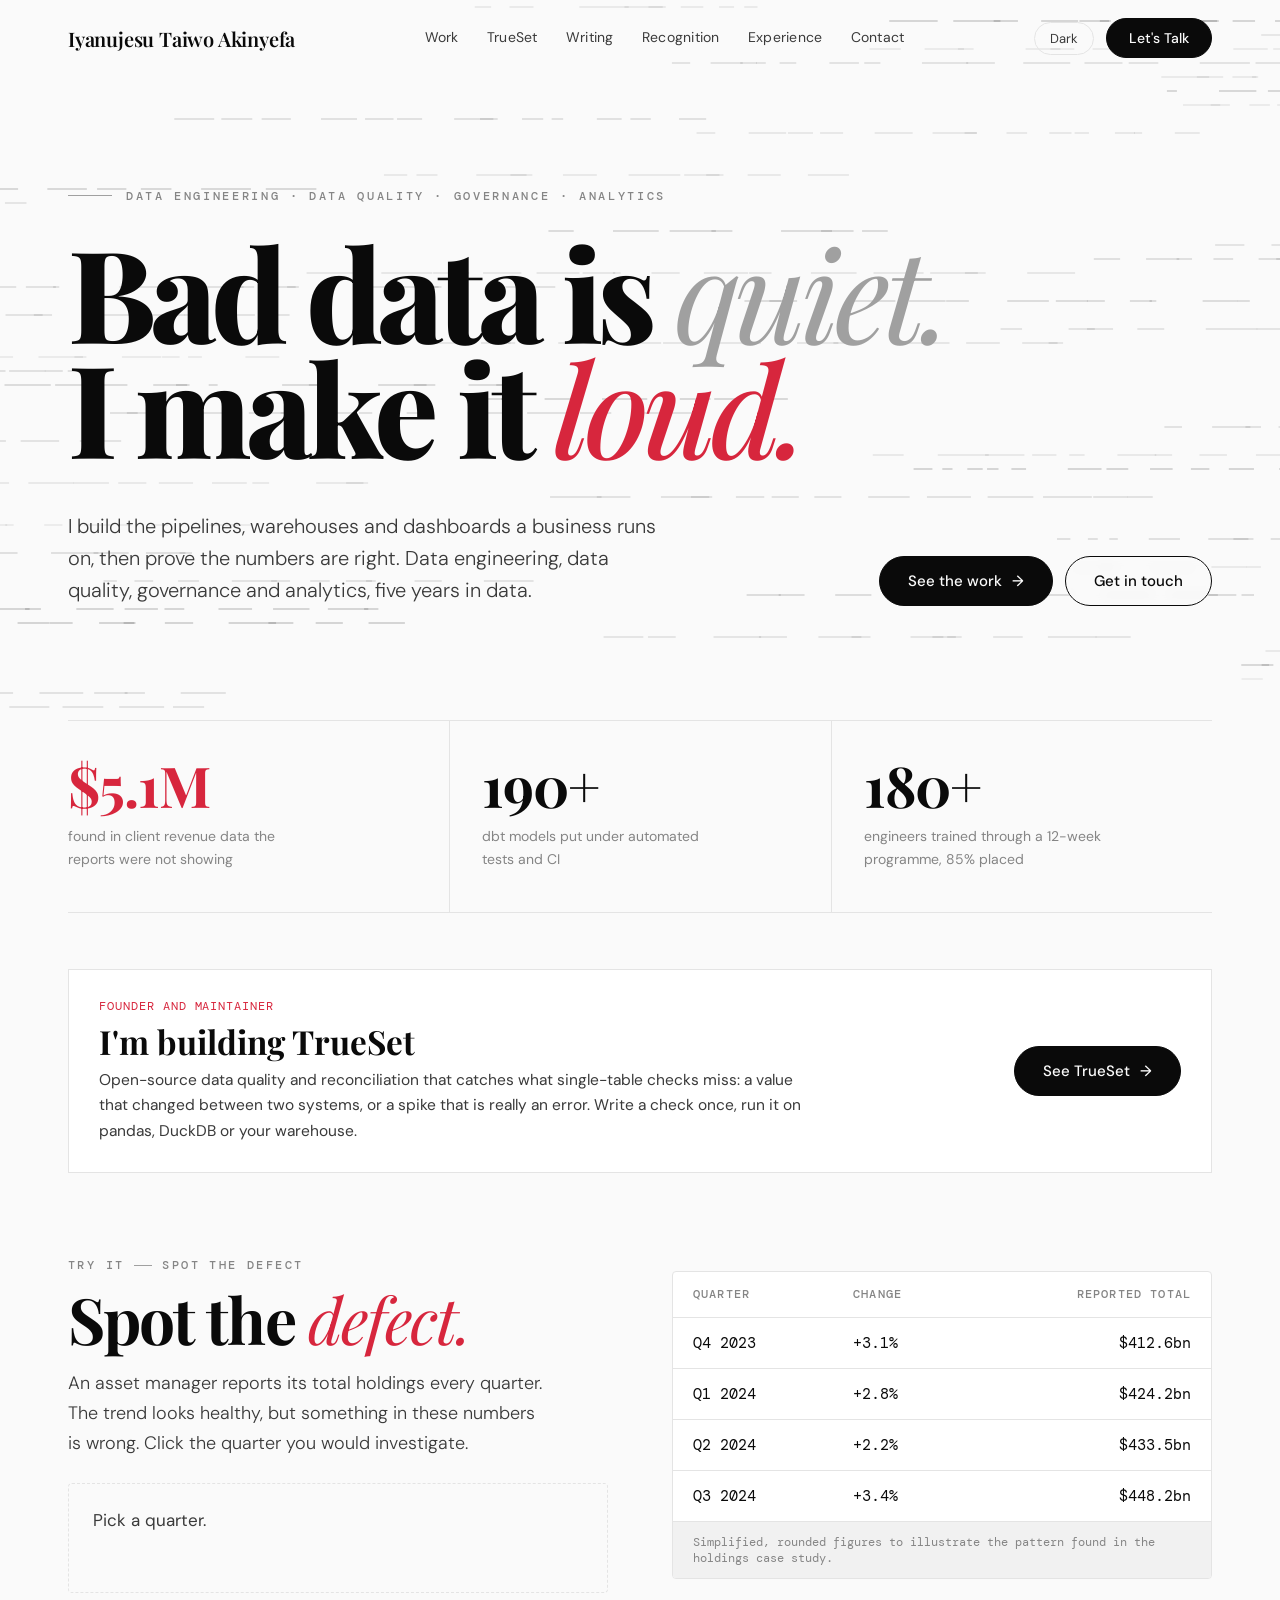
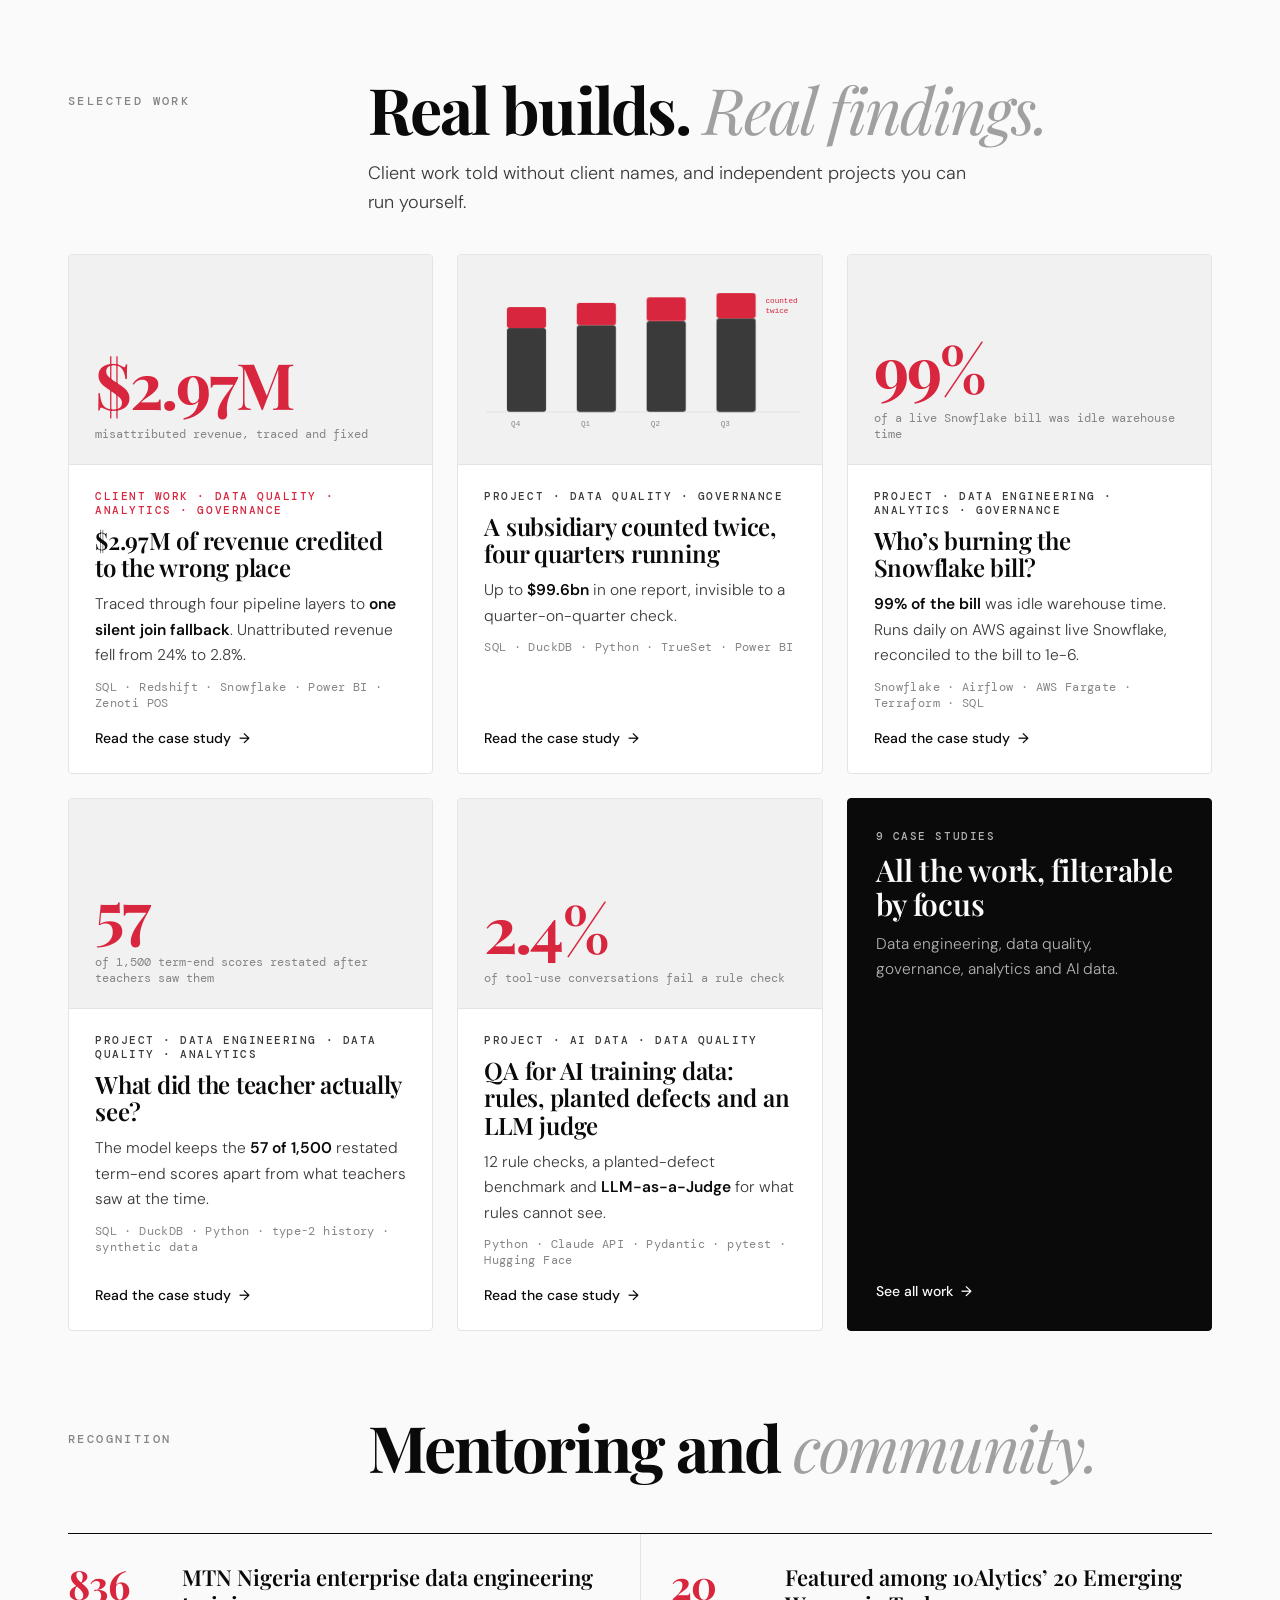
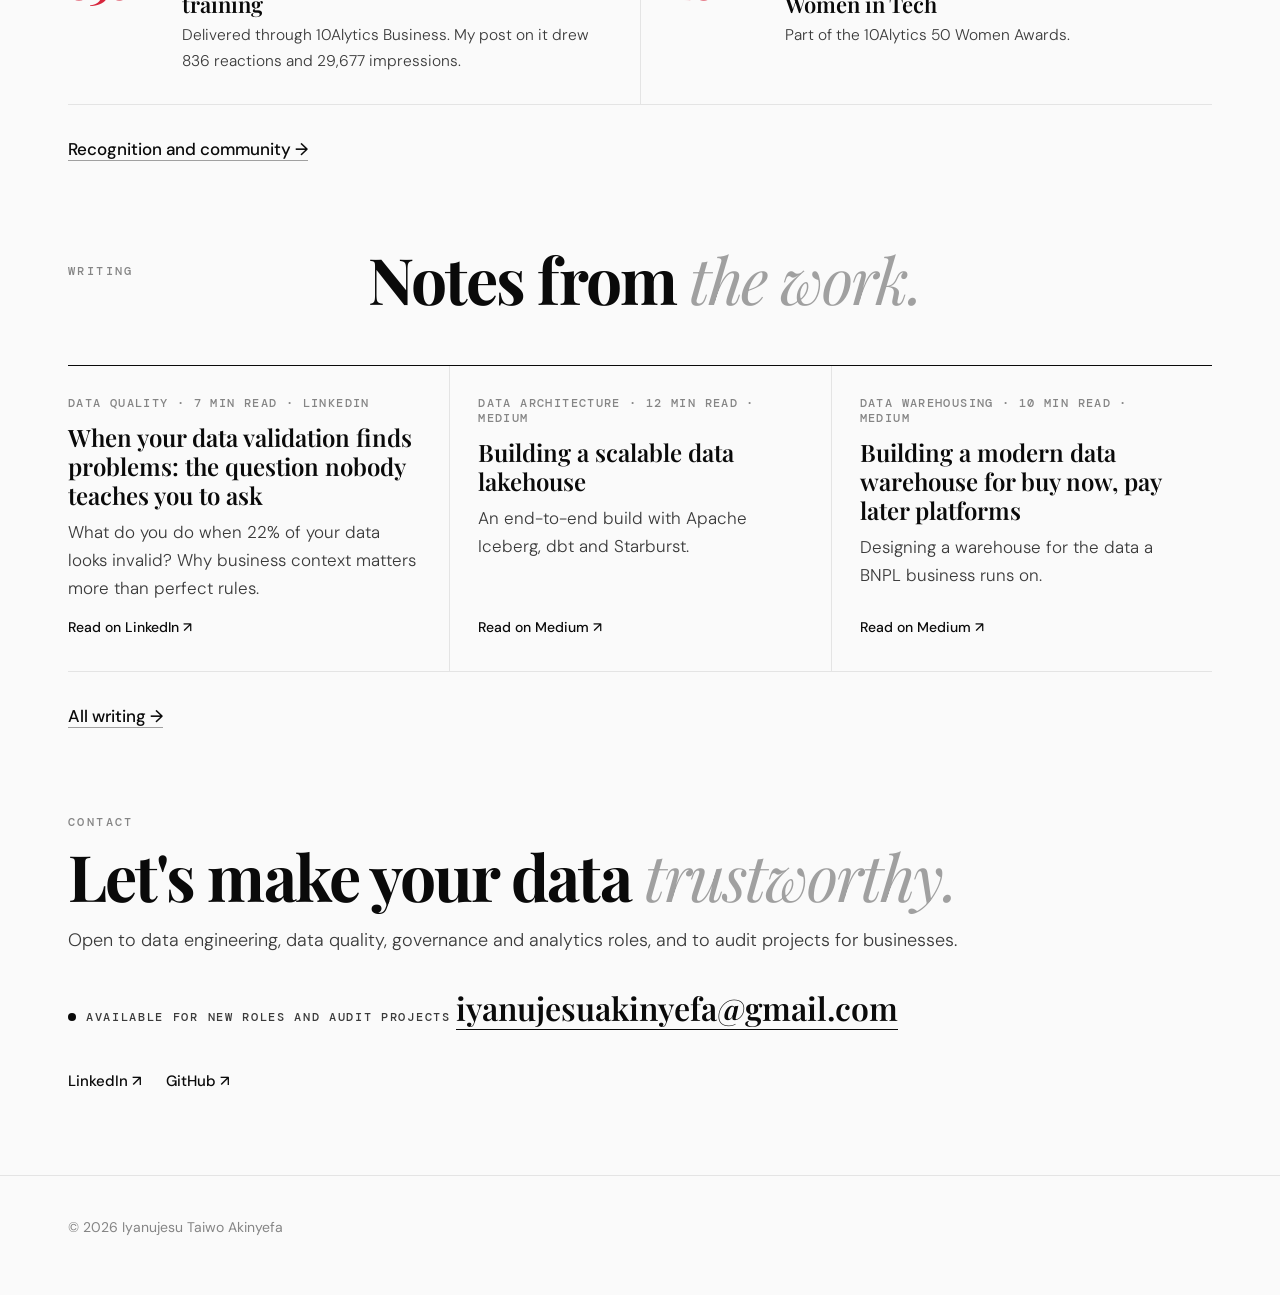
==== commit d5c492f3: "TrueSet: own nav tab, product page with diagram, home page band" ====
--- a/index.html
+++ b/index.html
@@ -23,7 +23,7 @@
 <header class="nav clear" id="nav">
   <div class="wrap">
     <a class="logo" href="index.html">Iyanujesu Taiwo Akinyefa</a>
-    <nav class="links" aria-label="Main"><a href="work/index.html">Work</a><a href="writing/index.html">Writing</a><a href="recognition.html">Recognition</a><a href="experience.html">Experience</a><a href="index.html#contact">Contact</a></nav>
+    <nav class="links" aria-label="Main"><a href="work/index.html">Work</a><a href="work/trueset.html">TrueSet</a><a href="writing/index.html">Writing</a><a href="recognition.html">Recognition</a><a href="experience.html">Experience</a><a href="index.html#contact">Contact</a></nav>
     <div class="tools-r"><button class="theme" id="theme" type="button">Dark</button><a href="index.html#contact" class="btn small">Let's Talk</a></div>
   </div>
 </header>
@@ -46,6 +46,13 @@
     <div class="stat rv"><div class="n red">$<span class="count" data-to="5.1" data-dec="1">5.1</span>M</div><div class="l">found in client revenue data the reports were not showing</div></div>
     <div class="stat rv"><div class="n"><span class="count" data-to="190">190</span>+</div><div class="l">dbt models put under automated tests and CI</div></div>
     <div class="stat rv"><div class="n"><span class="count" data-to="180">180</span>+</div><div class="l">engineers trained through a 12-week programme, 85% placed</div></div>
+  </div>
+</div>
+
+<div class="wrap" style="margin-top:56px">
+  <div class="band rv">
+    <div><div class="k">Founder and maintainer</div><h3>I'm building TrueSet</h3><p>Open-source data quality and reconciliation that catches what single-table checks miss: a value that changed between two systems, or a spike that is really an error. Write a check once, run it on pandas, DuckDB or your warehouse.</p></div>
+    <div class="linkrow"><a class="btn" href="work/trueset.html">See TrueSet <span class="arr">&rarr;</span></a></div>
   </div>
 </div>
 
--- a/assets/site.css
+++ b/assets/site.css
@@ -367,3 +367,41 @@
 .wcard.allcard .kind, .wcard.allcard .find { color: color-mix(in srgb, var(--bg) 70%, transparent); }
 .wcard.allcard h3 { font-size: 30px; }
 .prose code, .note code { font: 0.88em var(--mono); background: var(--bg-2); padding: 1px 5px; border-radius: 3px; }
+
+/* architecture diagram */
+.arch { margin: 34px 0 6px; }
+.arch-open { display: block; width: 100%; padding: 0; border: 1px solid var(--rule); background: var(--card); cursor: zoom-in; text-align: left; color: inherit; font: inherit; }
+.arch-open:hover { border-color: var(--ink-2); }
+.arch-open:focus-visible { outline: 2px solid var(--red); outline-offset: 3px; }
+.arch svg { display: block; width: 100%; height: auto; }
+.arch figcaption { font-size: 13.5px; color: var(--muted); margin-top: 10px; }
+:is(.arch, .arch-dlg) .fr { fill: none; stroke: var(--rule); stroke-width: 1.5; }
+:is(.arch, .arch-dlg) .bx { fill: var(--bg); stroke: var(--ink-2); stroke-width: 1.2; }
+:is(.arch, .arch-dlg) .bx.hl { stroke: var(--red); stroke-width: 1.8; fill: var(--red-soft); }
+:is(.arch, .arch-dlg) .ft { font-family: var(--mono); font-size: 12px; letter-spacing: .06em; fill: var(--muted); text-transform: uppercase; }
+:is(.arch, .arch-dlg) .t { font-family: var(--sans); font-size: 14px; font-weight: 600; fill: var(--ink); }
+:is(.arch, .arch-dlg) .s { font-family: var(--sans); font-size: 11.5px; fill: var(--muted); }
+:is(.arch, .arch-dlg) .m { font-family: var(--mono); font-size: 12px; fill: var(--ink); }
+:is(.arch, .arch-dlg) .m.hl { fill: var(--red); }
+:is(.arch, .arch-dlg) .ln { stroke: var(--ink-2); stroke-width: 1.3; fill: none; }
+:is(.arch, .arch-dlg) .ln.hl { stroke: var(--red); stroke-dasharray: 5 4; }
+:is(.arch, .arch-dlg) .ah { fill: var(--ink-2); }
+:is(.arch, .arch-dlg) .ah.hl { fill: var(--red); }
+:is(.arch, .arch-dlg) .lb { font-family: var(--sans); font-size: 11px; fill: var(--muted); }
+:is(.arch, .arch-dlg) .lb.hl { fill: var(--red); }
+dialog.arch-dlg { width: min(1200px, 96vw); max-width: none; max-height: 92vh; padding: 0; border: 1px solid var(--rule); background: var(--card); color: var(--ink); }
+dialog.arch-dlg::backdrop { background: rgba(0,0,0,.7); }
+.arch-dlg .bar { display: flex; justify-content: space-between; align-items: center; padding: 12px 16px; border-bottom: 1px solid var(--rule); font-size: 14px; }
+.arch-dlg .bar button { border: 1px solid var(--rule); background: none; color: var(--ink); padding: 6px 12px; cursor: pointer; font: inherit; }
+.arch-dlg .body { overflow: auto; padding: 16px; }
+.arch-dlg .body svg { display: block; min-width: 900px; width: 100%; height: auto; }
+
+/* code blocks and product band (TrueSet) */
+.prose pre.code { margin: 14px 0 22px; padding: 16px 18px; background: var(--bg-2); border: 1px solid var(--rule); border-radius: 4px; overflow-x: auto; }
+.prose pre.code code { background: none; padding: 0; font: 13.5px/1.55 var(--mono); color: var(--ink); }
+.cs-meta code { font: 0.92em var(--mono); }
+.band { border: 1px solid var(--rule); background: var(--card); padding: 28px 30px; display: grid; grid-template-columns: 1fr auto; gap: 18px 32px; align-items: center; }
+.band .k { font: 12px var(--mono); letter-spacing: .08em; text-transform: uppercase; color: var(--red); margin-bottom: 8px; }
+.band h3 { font-family: var(--serif); font-size: clamp(24px, 2.6vw, 34px); line-height: 1.15; margin: 0 0 8px; }
+.band p { margin: 0; color: var(--ink-2); font-size: 15.5px; max-width: 720px; }
+@media (max-width: 760px) { .band { grid-template-columns: 1fr; padding: 22px 18px; } }
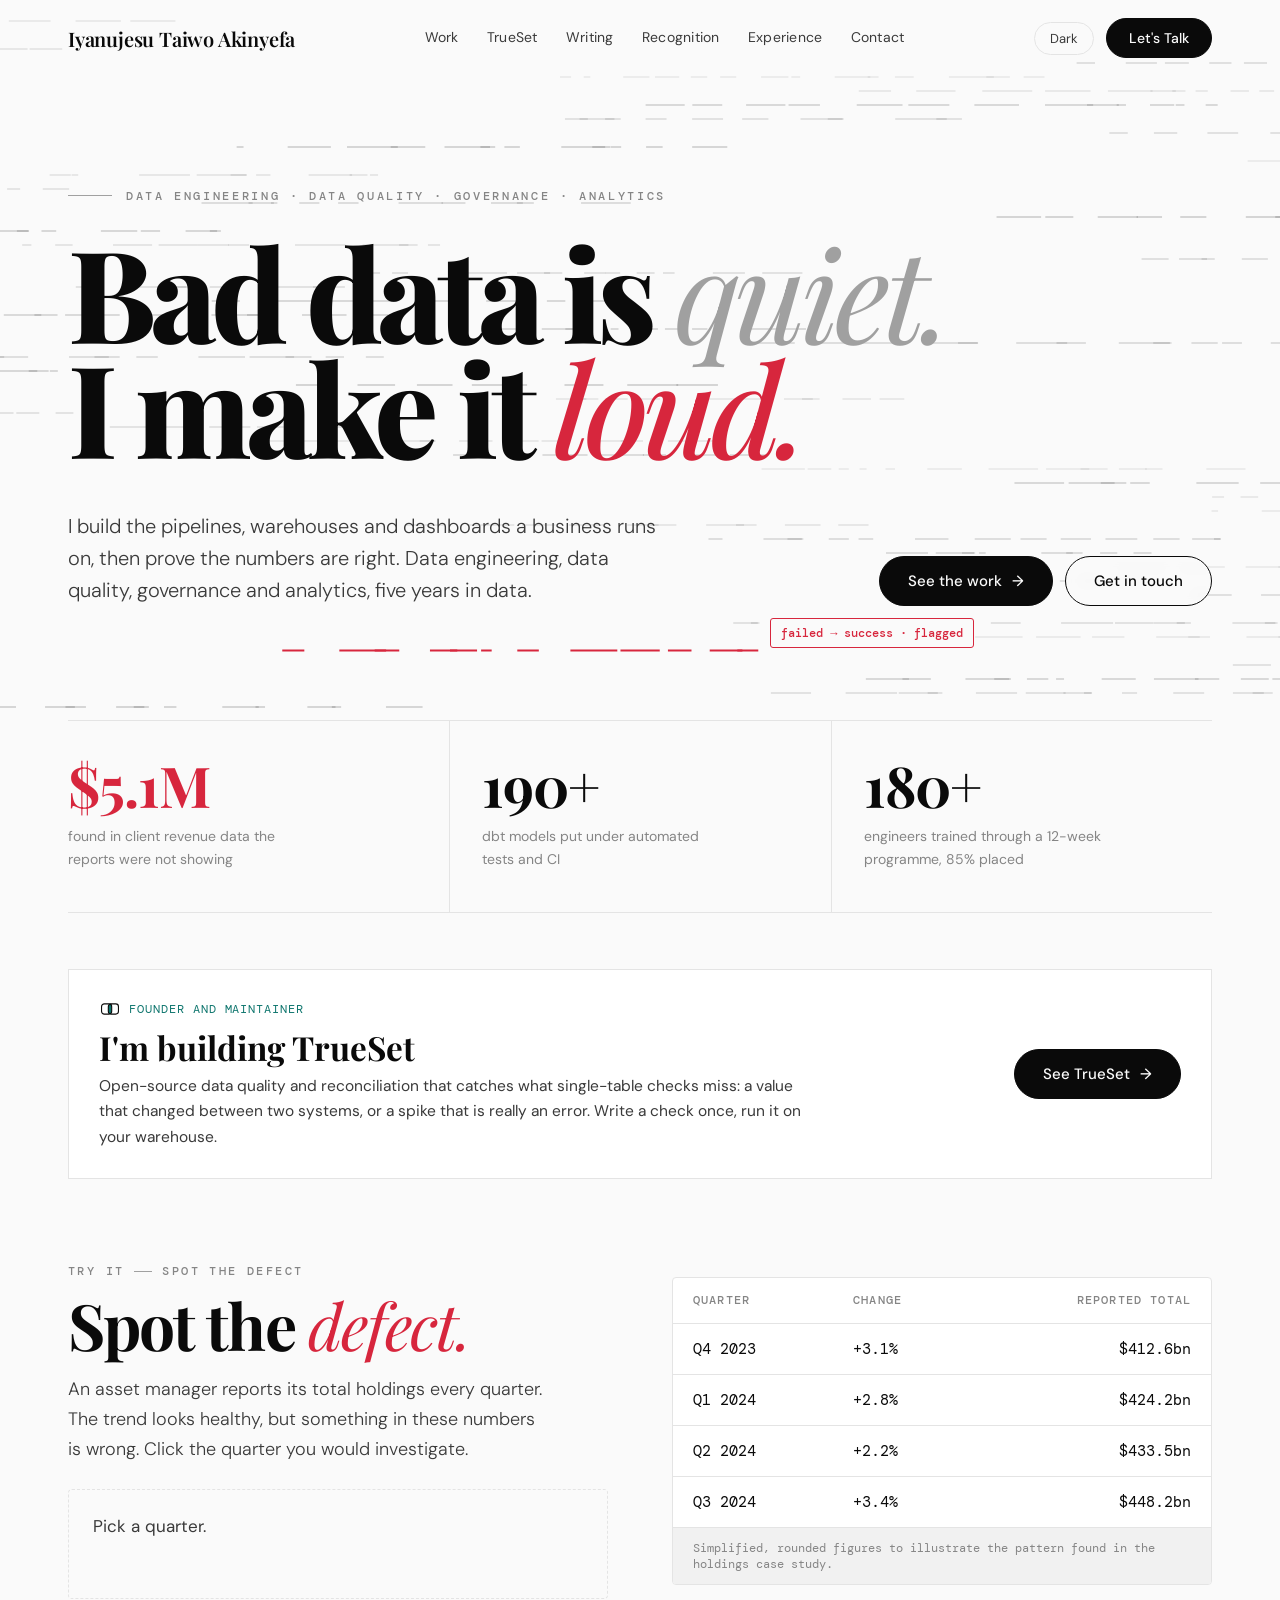
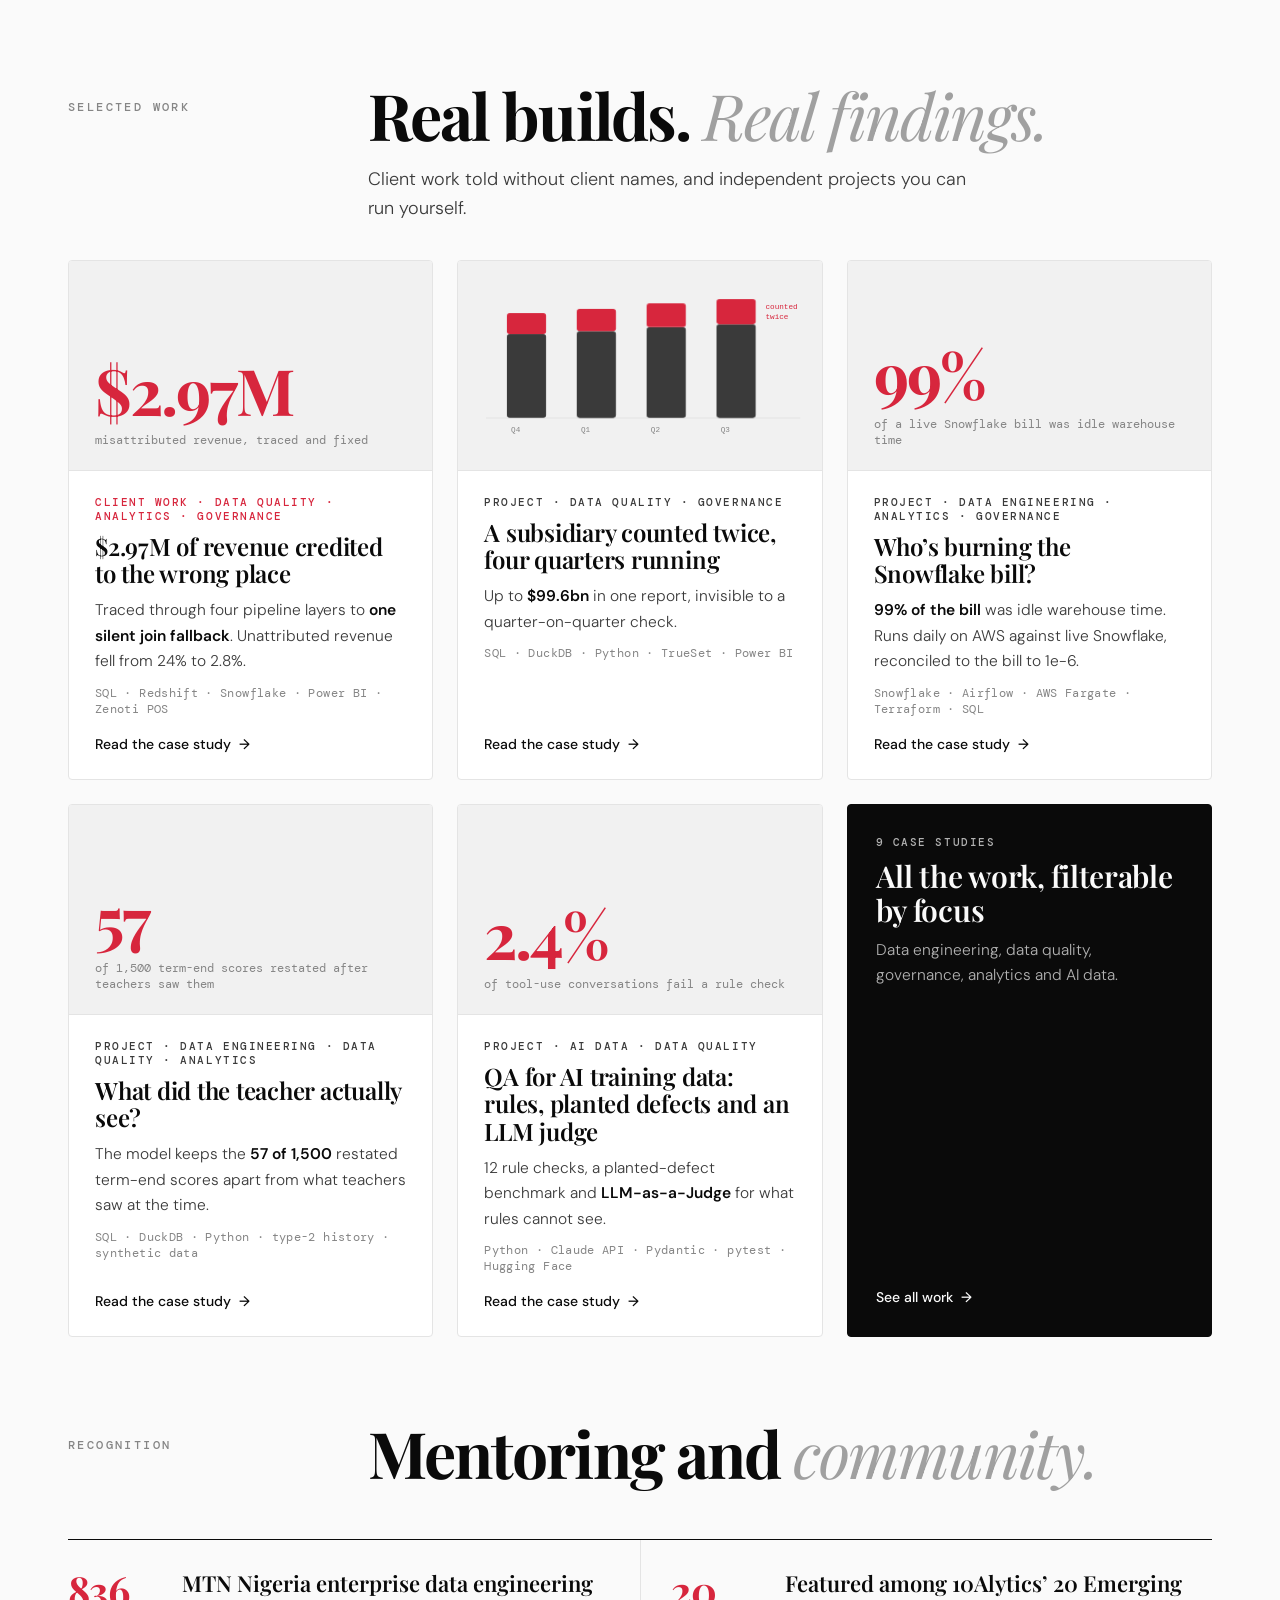
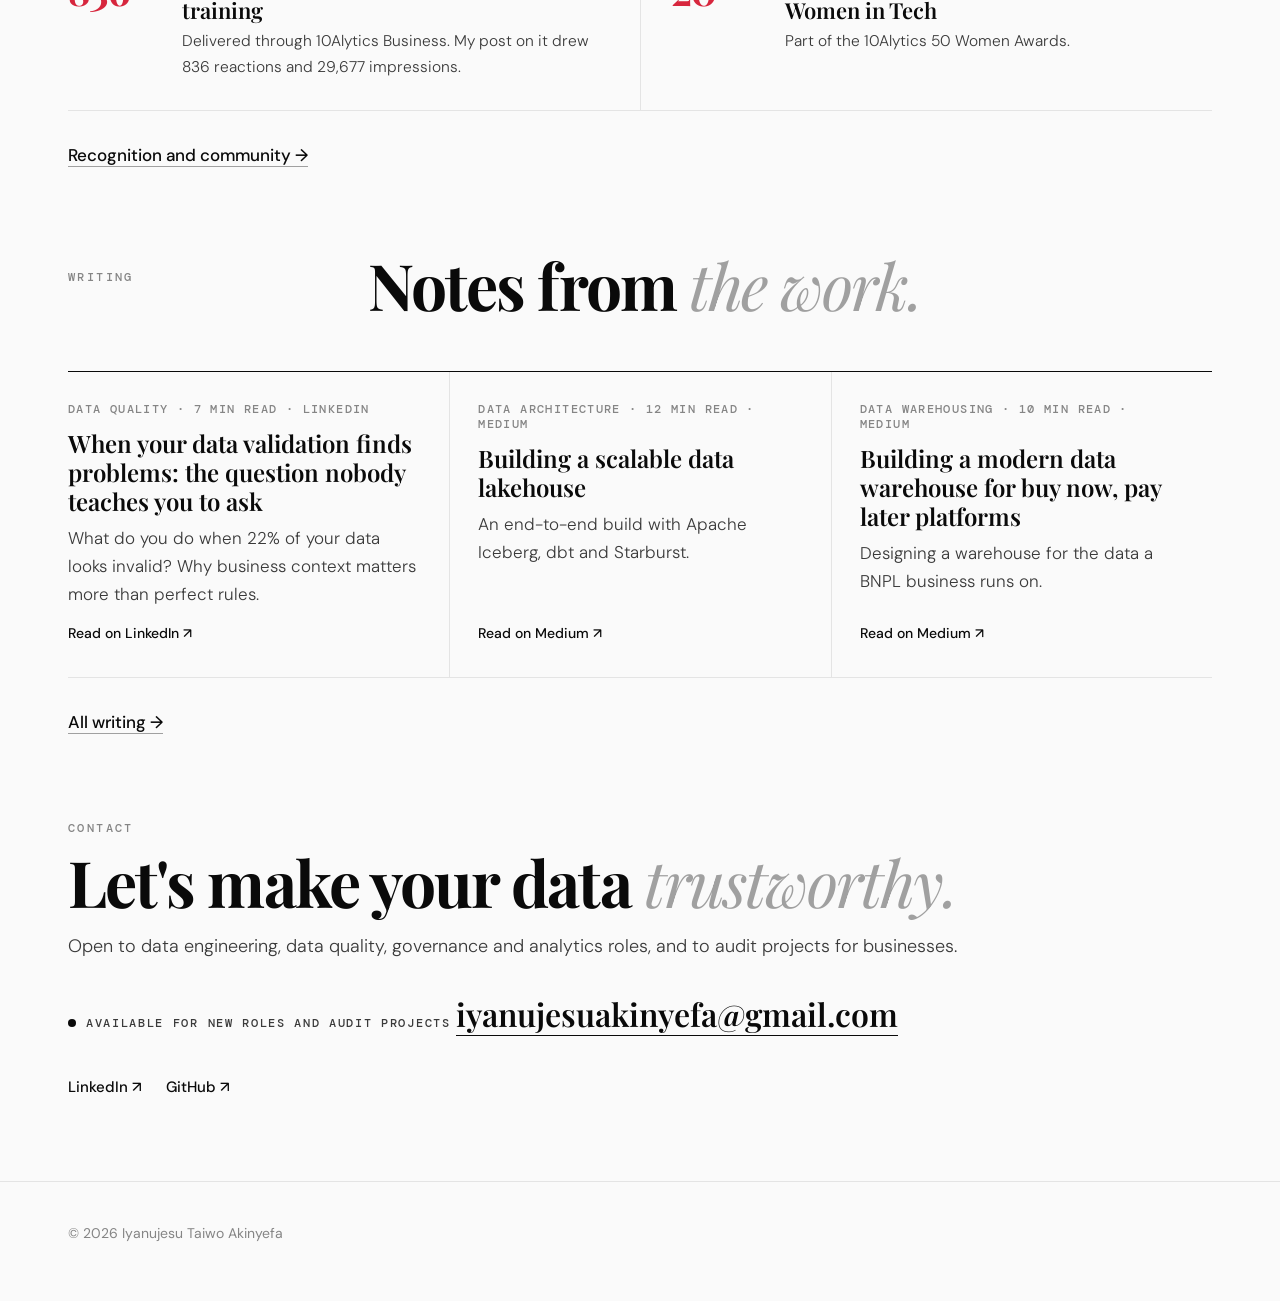
==== commit b766080c: "TrueSet: logo and teal brand accent, warehouse-only wording" ====
--- a/index.html
+++ b/index.html
@@ -50,8 +50,8 @@
 </div>
 
 <div class="wrap" style="margin-top:56px">
-  <div class="band rv">
-    <div><div class="k">Founder and maintainer</div><h3>I'm building TrueSet</h3><p>Open-source data quality and reconciliation that catches what single-table checks miss: a value that changed between two systems, or a spike that is really an error. Write a check once, run it on pandas, DuckDB or your warehouse.</p></div>
+  <div class="band ts rv">
+    <div><div class="k"><svg class="ts-mark" viewBox="0 0 52 52" aria-hidden="true"><defs><clipPath id="tsB"><rect x="6" y="14" width="24" height="24" rx="6.5"/></clipPath></defs><g clip-path="url(#tsB)"><rect x="22" y="14" width="24" height="24" rx="6.5" fill="var(--ts-teal)"/></g><rect x="6" y="14" width="24" height="24" rx="6.5" fill="none" stroke="var(--ink)" stroke-width="2.6"/><rect x="22" y="14" width="24" height="24" rx="6.5" fill="none" stroke="var(--ink)" stroke-width="2.6"/></svg>Founder and maintainer</div><h3>I'm building TrueSet</h3><p>Open-source data quality and reconciliation that catches what single-table checks miss: a value that changed between two systems, or a spike that is really an error. Write a check once, run it on your warehouse.</p></div>
     <div class="linkrow"><a class="btn" href="work/trueset.html">See TrueSet <span class="arr">&rarr;</span></a></div>
   </div>
 </div>
--- a/assets/site.css
+++ b/assets/site.css
@@ -405,3 +405,22 @@
 .band h3 { font-family: var(--serif); font-size: clamp(24px, 2.6vw, 34px); line-height: 1.15; margin: 0 0 8px; }
 .band p { margin: 0; color: var(--ink-2); font-size: 15.5px; max-width: 720px; }
 @media (max-width: 760px) { .band { grid-template-columns: 1fr; padding: 22px 18px; } }
+
+/* TrueSet brand accent: teal replaces the site red inside .ts only */
+.ts { --ts-teal: #0F766E; --red: #0F766E; --red-soft: #ECF4F2; --signal: #0F766E; }
+@media (prefers-color-scheme: dark) { :root:not([data-theme="light"]) .ts { --ts-teal: #2FA89C; --red: #3DBBAE; --red-soft: #0E2A27; --signal: #3DBBAE; } }
+:root[data-theme="dark"] .ts { --ts-teal: #2FA89C; --red: #3DBBAE; --red-soft: #0E2A27; --signal: #3DBBAE; }
+.ts-mark { width: 48px; height: 48px; flex: none; }
+.ts-mark.big { width: 96px; height: 96px; }
+.ts-lockup { display: flex; align-items: center; gap: 8px; margin-bottom: 22px; }
+.ts-word { font-family: "IBM Plex Sans", var(--sans); font-weight: 600; font-size: 32px; letter-spacing: -0.01em; color: var(--ink); }
+.ts-pill { font: 500 11.5px var(--mono); letter-spacing: .06em; text-transform: uppercase; color: var(--red); background: var(--red-soft); padding: 4px 10px; border-radius: 20px; margin-left: 6px; }
+.ts .prose pre.code { border-left: 3px solid var(--red); }
+.ts .prose pre.code code { font-family: "IBM Plex Mono", var(--mono); }
+.ts .chip { border-color: var(--red); }
+.band.ts .k { display: flex; align-items: center; gap: 8px; }
+.band.ts .k .ts-mark { width: 22px; height: 22px; }
+.ts-art { display: flex; align-items: center; justify-content: center; gap: 14px; background: var(--red-soft); }
+.ts-art .ts-word { font-size: 38px; }
+.art.ts-art svg.ts-mark.big { width: 88px; height: 88px; }
+.art.ts-art .ts-word { font-size: 34px; }
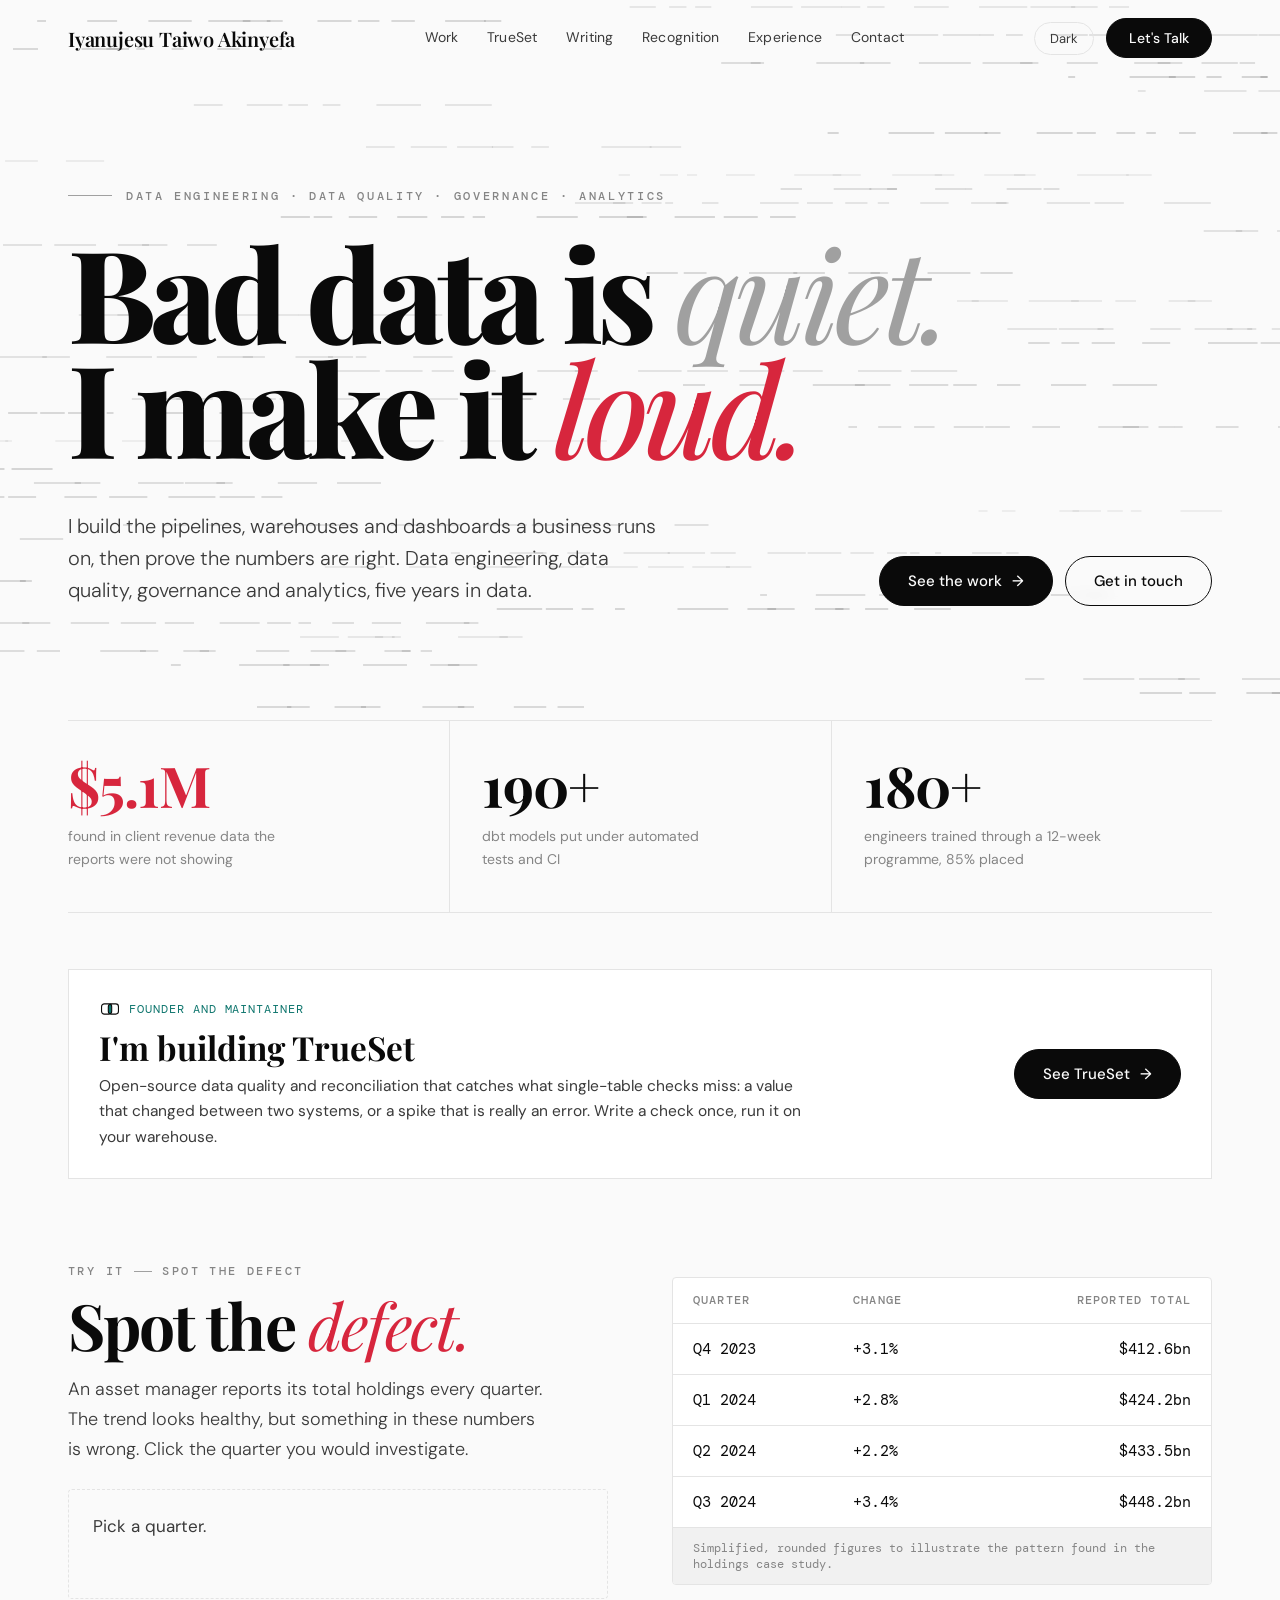
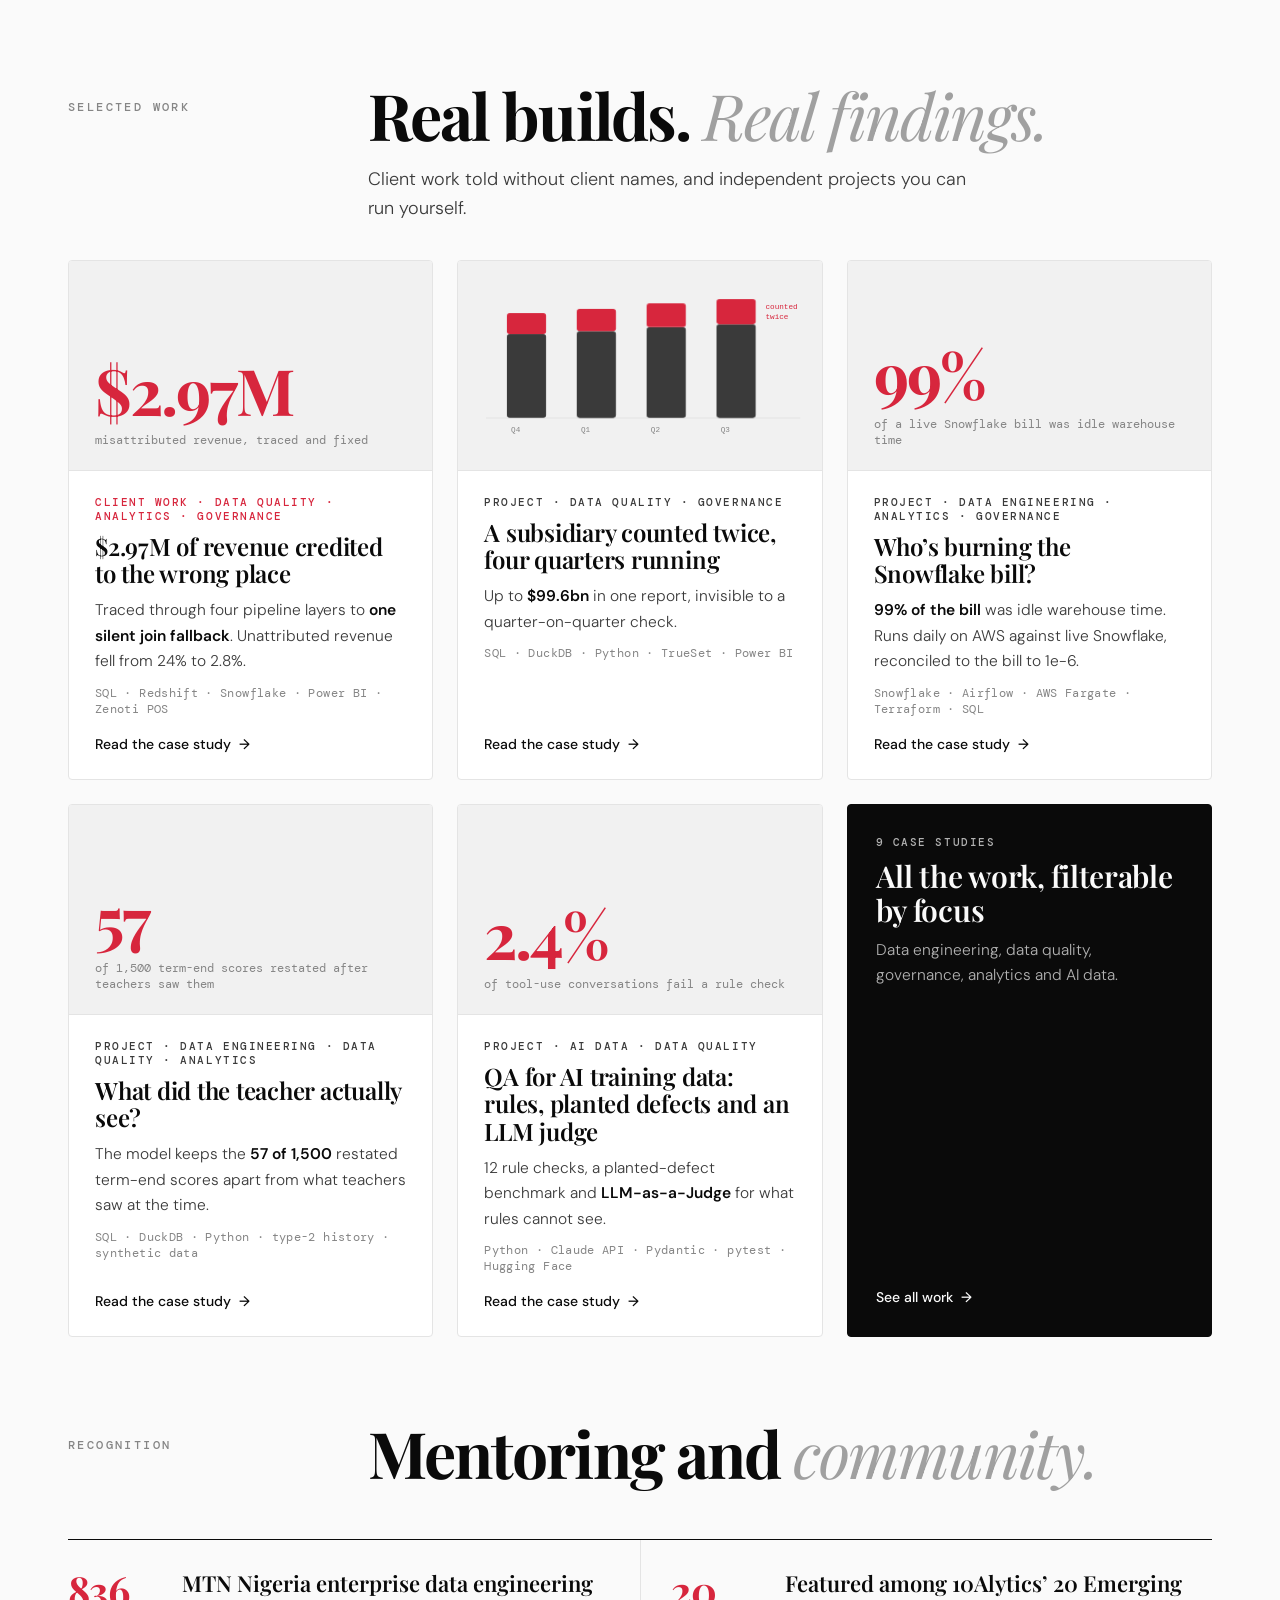
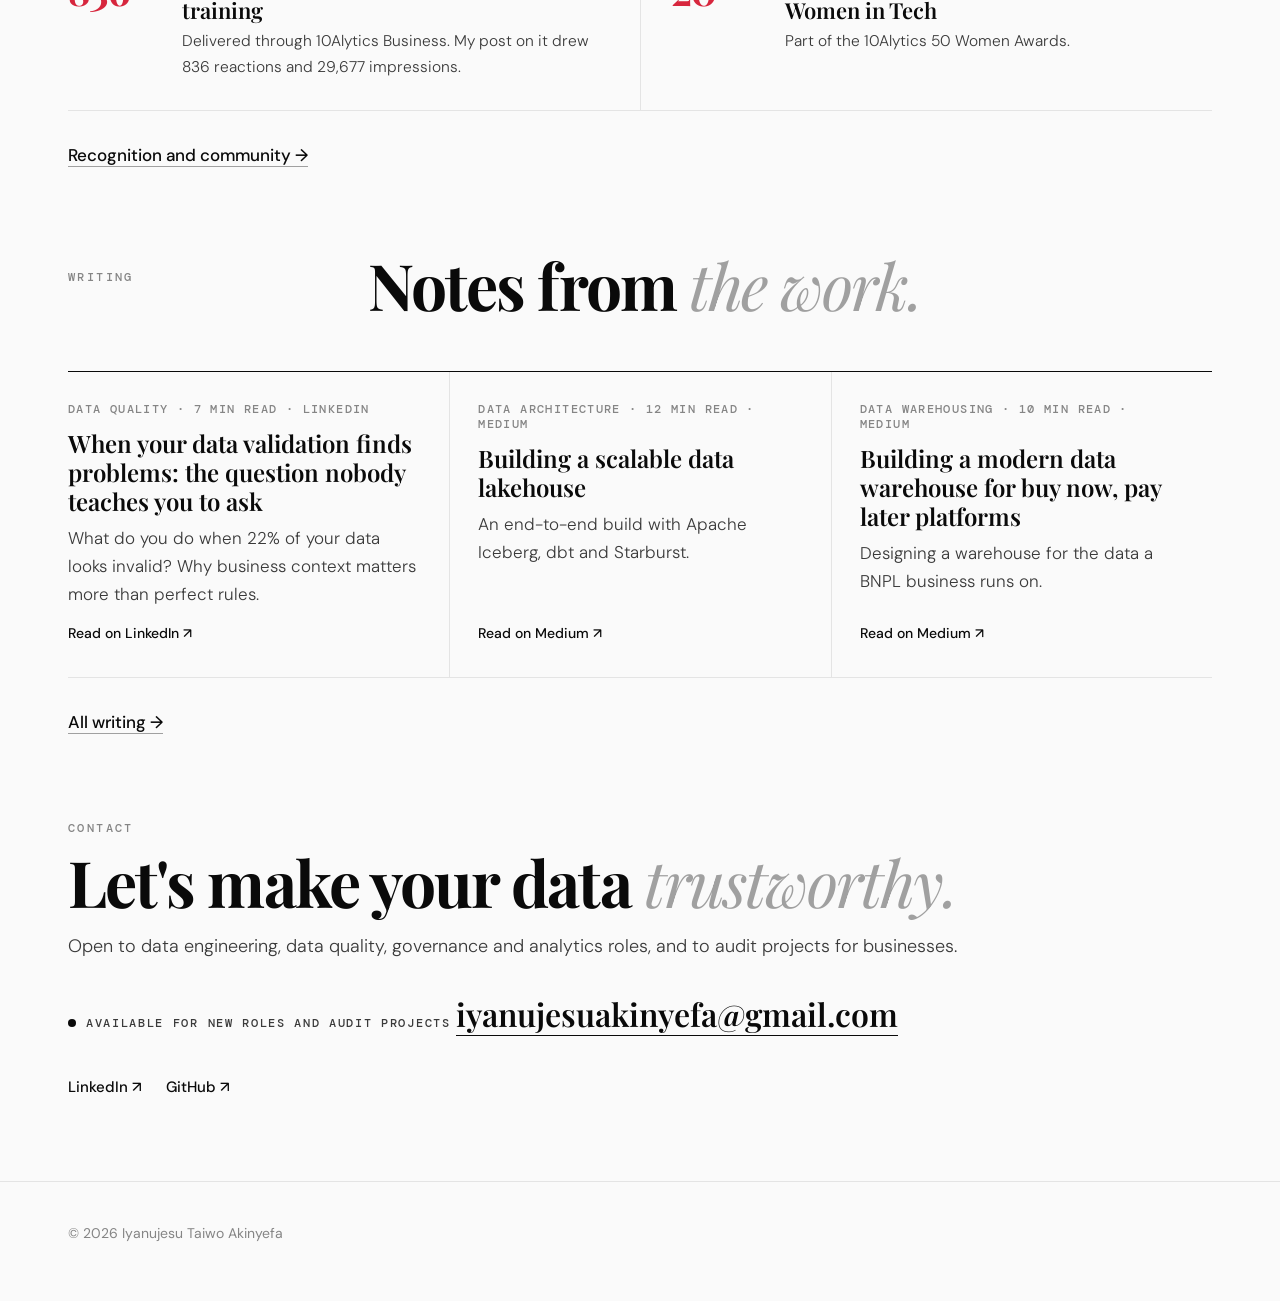
==== commit 8bd52fa8: "TrueSet logo: built-in size and colours; version stylesheet so browsers fetch the new one" ====
--- a/index.html
+++ b/index.html
@@ -16,7 +16,7 @@
 <link rel="preconnect" href="https://fonts.googleapis.com">
 <link rel="preconnect" href="https://fonts.gstatic.com" crossorigin>
 <link href="https://fonts.googleapis.com/css2?family=Playfair+Display:ital,wght@0,400;0,500;0,600;0,700;0,800;1,400;1,500&family=DM+Sans:opsz,wght@9..40,300;9..40,400;9..40,500;9..40,600&family=DM+Mono:wght@400;500&display=swap" rel="stylesheet">
-<link rel="stylesheet" href="assets/site.css">
+<link rel="stylesheet" href="assets/site.css?v=20261112b">
 </head>
 <body class="home">
 <a class="skip" href="#main">Skip to content</a>
@@ -51,7 +51,7 @@
 
 <div class="wrap" style="margin-top:56px">
   <div class="band ts rv">
-    <div><div class="k"><svg class="ts-mark" viewBox="0 0 52 52" aria-hidden="true"><defs><clipPath id="tsB"><rect x="6" y="14" width="24" height="24" rx="6.5"/></clipPath></defs><g clip-path="url(#tsB)"><rect x="22" y="14" width="24" height="24" rx="6.5" fill="var(--ts-teal)"/></g><rect x="6" y="14" width="24" height="24" rx="6.5" fill="none" stroke="var(--ink)" stroke-width="2.6"/><rect x="22" y="14" width="24" height="24" rx="6.5" fill="none" stroke="var(--ink)" stroke-width="2.6"/></svg>Founder and maintainer</div><h3>I'm building TrueSet</h3><p>Open-source data quality and reconciliation that catches what single-table checks miss: a value that changed between two systems, or a spike that is really an error. Write a check once, run it on your warehouse.</p></div>
+    <div><div class="k"><svg class="ts-mark" viewBox="0 0 52 52" width="22" height="22" aria-hidden="true"><defs><clipPath id="tsB"><rect x="6" y="14" width="24" height="24" rx="6.5"/></clipPath></defs><g clip-path="url(#tsB)"><rect x="22" y="14" width="24" height="24" rx="6.5" fill="var(--ts-teal, #0F766E)"/></g><rect x="6" y="14" width="24" height="24" rx="6.5" fill="none" stroke="var(--ink, #14181B)" stroke-width="2.6"/><rect x="22" y="14" width="24" height="24" rx="6.5" fill="none" stroke="var(--ink, #14181B)" stroke-width="2.6"/></svg>Founder and maintainer</div><h3>I'm building TrueSet</h3><p>Open-source data quality and reconciliation that catches what single-table checks miss: a value that changed between two systems, or a spike that is really an error. Write a check once, run it on your warehouse.</p></div>
     <div class="linkrow"><a class="btn" href="work/trueset.html">See TrueSet <span class="arr">&rarr;</span></a></div>
   </div>
 </div>
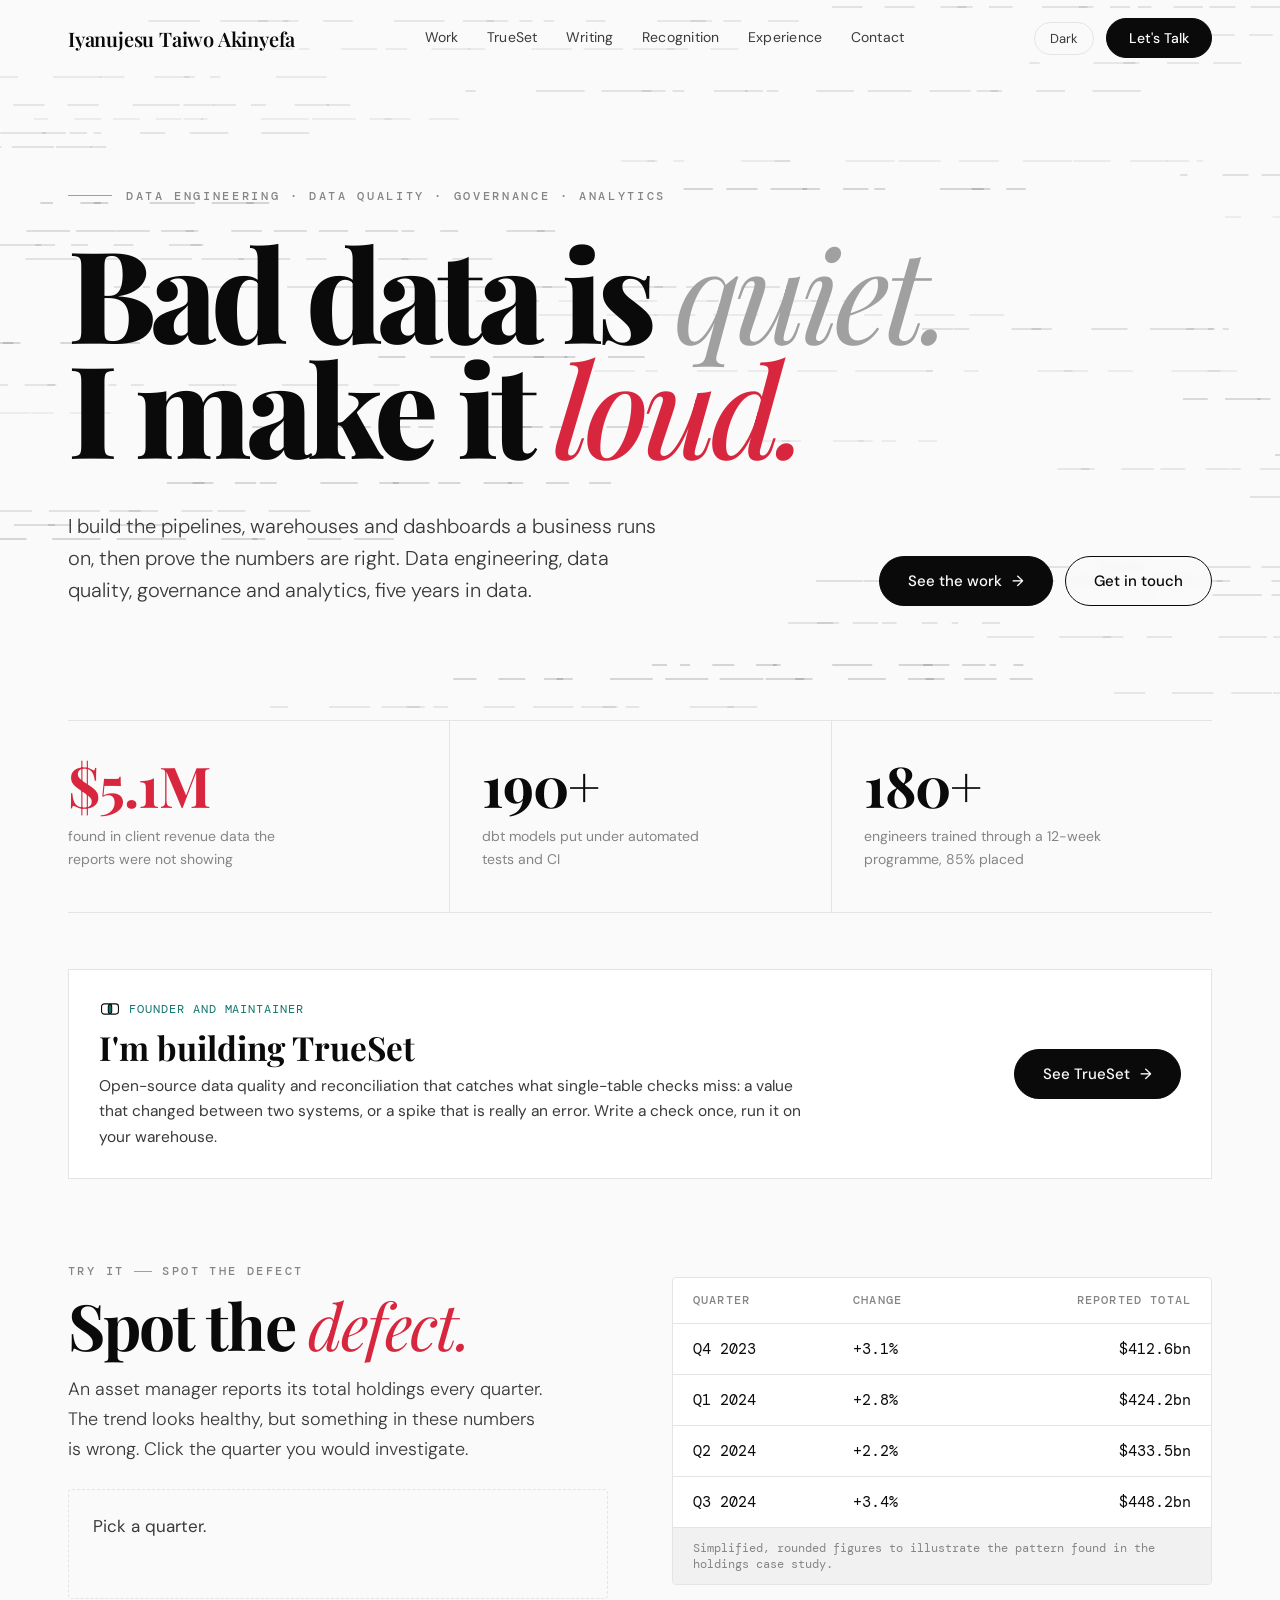
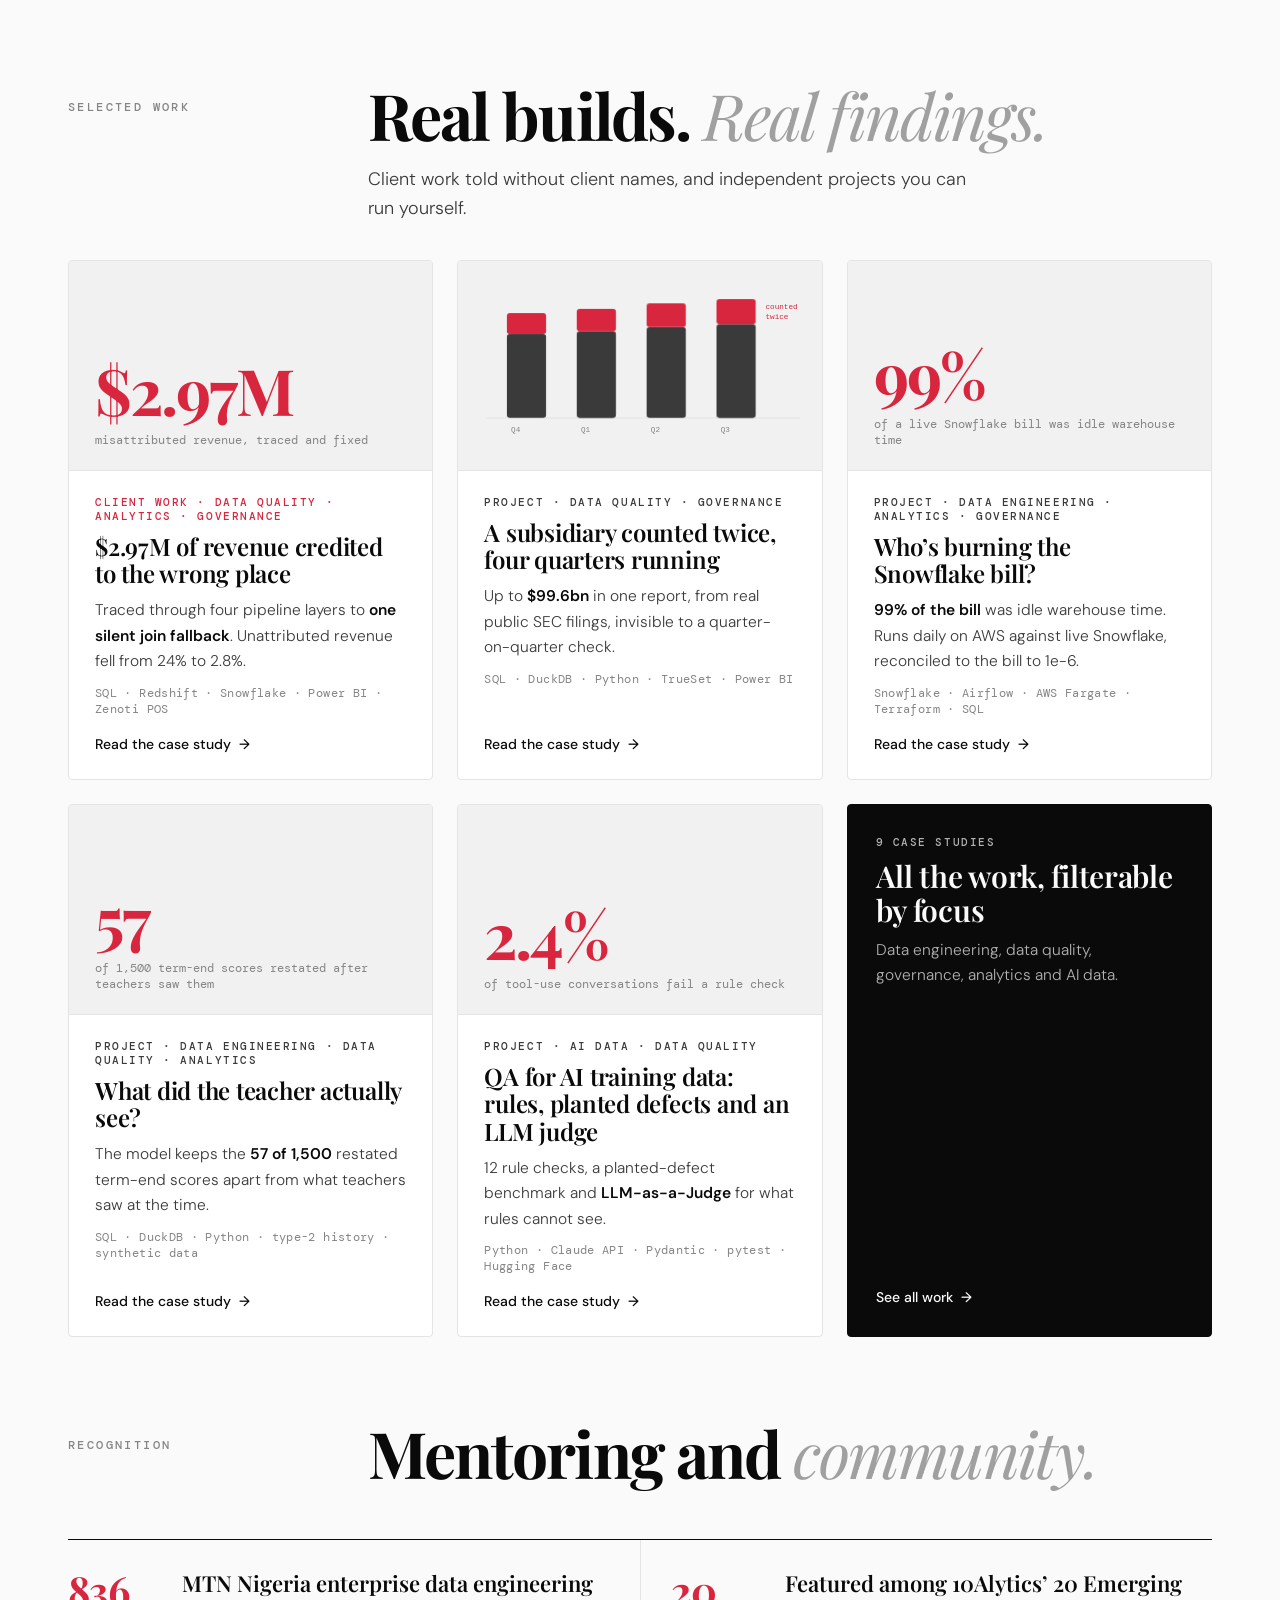
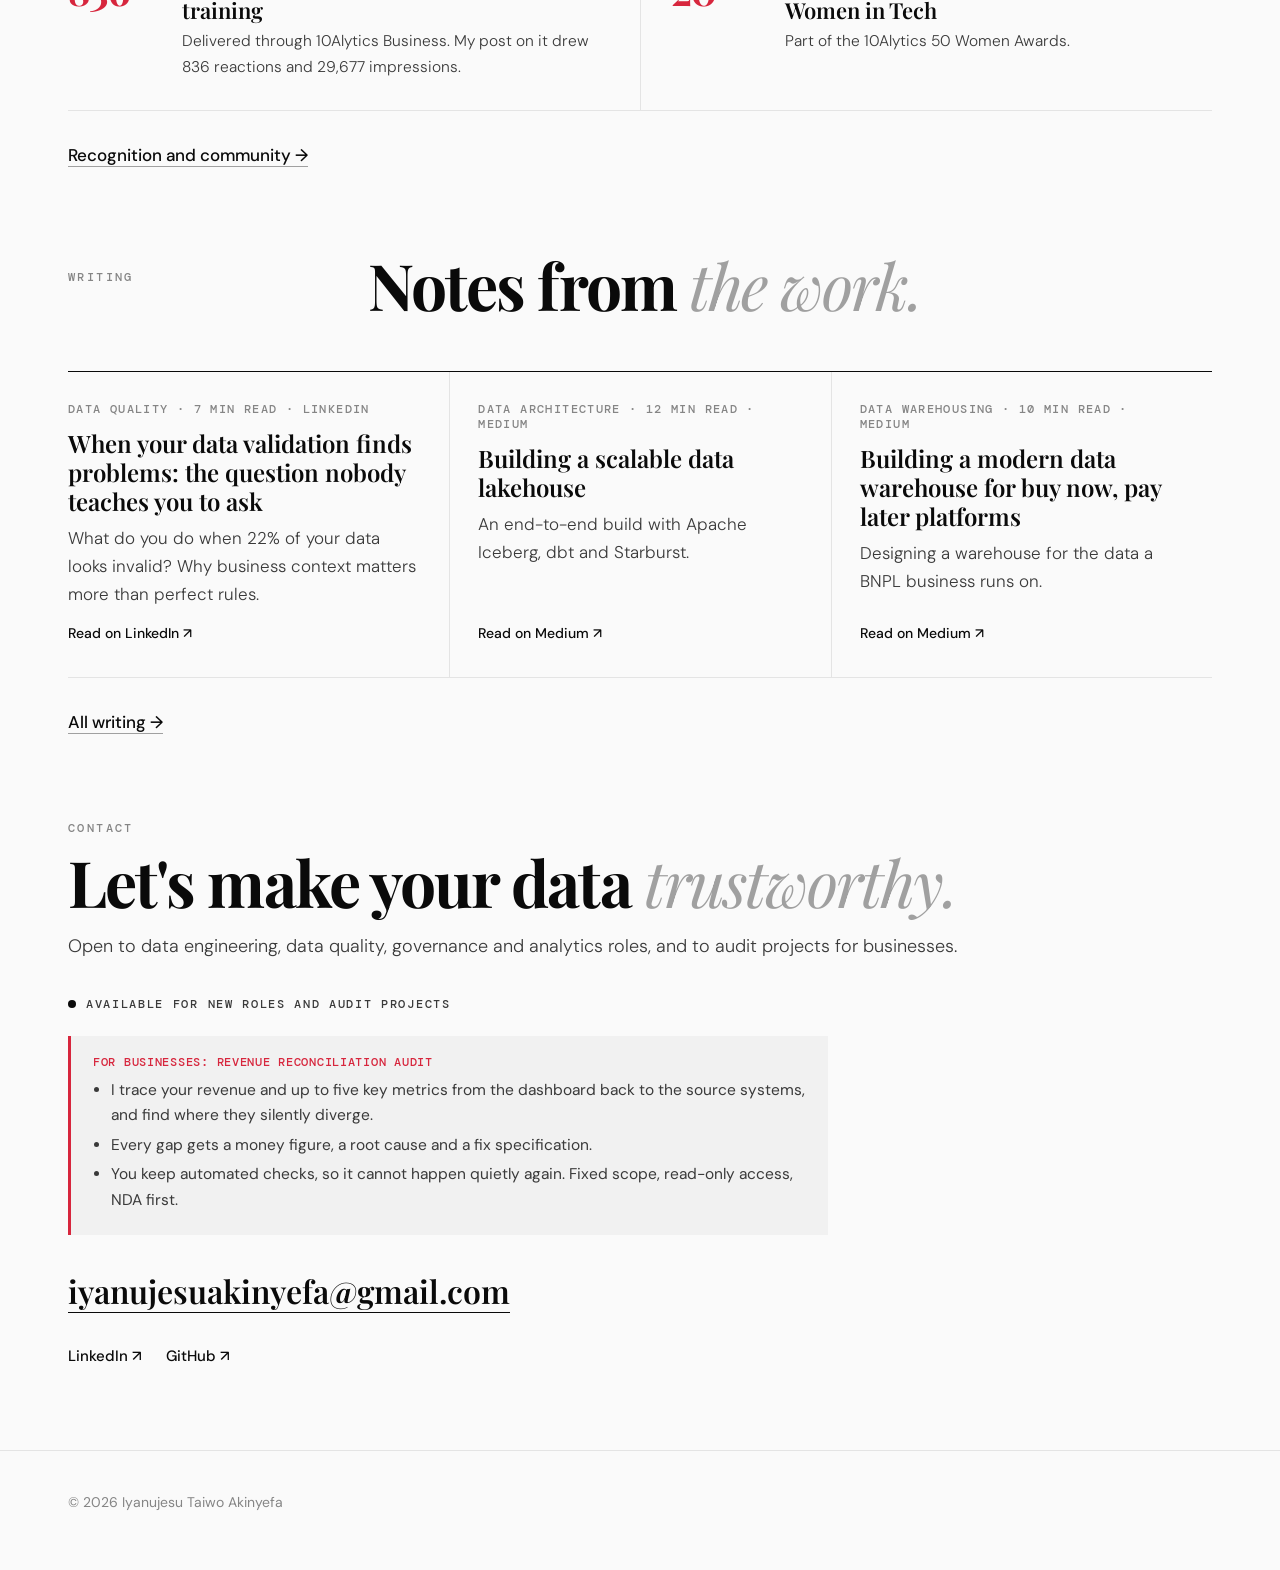
==== commit afc3ca18: "Review fixes: SEC filings label, reveal CTAs, audit offer, LinkedIn share card; version site.js" ====
--- a/index.html
+++ b/index.html
@@ -10,13 +10,19 @@
 <meta property="og:description" content="Data engineering, data quality, governance and analytics: pipelines, warehouses and dashboards, with the numbers proven right. Case studies, writing and contact.">
 <meta property="og:type" content="website">
 <meta property="og:url" content="https://tee-works.github.io/">
+<meta property="og:image" content="https://tee-works.github.io/assets/og-card.png">
+<meta property="og:image:width" content="1200">
+<meta property="og:image:height" content="630">
+<meta property="og:image:alt" content="Bad data is quiet. I make it loud. Iyanujesu Taiwo Akinyefa">
+<meta name="twitter:card" content="summary_large_image">
+<meta name="twitter:image" content="https://tee-works.github.io/assets/og-card.png">
 <meta name="theme-color" content="#0a0a0a">
 <link rel="icon" href="data:image/svg+xml,%3Csvg xmlns='http://www.w3.org/2000/svg' viewBox='0 0 32 32'%3E%3Crect width='32' height='32' rx='7' fill='%230a0a0a'/%3E%3Ctext x='15' y='23' font-family='Georgia,serif' font-size='19' font-weight='700' fill='%23fafafa' text-anchor='middle'%3EI%3C/text%3E%3Crect x='21' y='20' width='6' height='2.5' fill='%23ff4d5e'/%3E%3C/svg%3E">
 <script>try{var t=localStorage.getItem('theme');if(t)document.documentElement.setAttribute('data-theme',t)}catch(e){}</script>
 <link rel="preconnect" href="https://fonts.googleapis.com">
 <link rel="preconnect" href="https://fonts.gstatic.com" crossorigin>
 <link href="https://fonts.googleapis.com/css2?family=Playfair+Display:ital,wght@0,400;0,500;0,600;0,700;0,800;1,400;1,500&family=DM+Sans:opsz,wght@9..40,300;9..40,400;9..40,500;9..40,600&family=DM+Mono:wght@400;500&display=swap" rel="stylesheet">
-<link rel="stylesheet" href="assets/site.css?v=20261112b">
+<link rel="stylesheet" href="assets/site.css?v=20261112c">
 </head>
 <body class="home">
 <a class="skip" href="#main">Skip to content</a>
@@ -106,7 +112,7 @@
                 <text x="440" y="34" fill="var(--signal)">counted</text><text x="440" y="48" fill="var(--signal)">twice</text>
               </g>
             </svg></div>
-  <div class="txt"><div class="kind">Project · Data quality · Governance</div><h3>A subsidiary counted twice, four quarters running</h3><p class="find">Up to <b>$99.6bn</b> in one report, invisible to a quarter-on-quarter check.</p><div class="tag">SQL · DuckDB · Python · TrueSet · Power BI</div><span class="open">Read the case study <span class="arr">&rarr;</span></span></div>
+  <div class="txt"><div class="kind">Project · Data quality · Governance</div><h3>A subsidiary counted twice, four quarters running</h3><p class="find">Up to <b>$99.6bn</b> in one report, from real public SEC filings, invisible to a quarter-on-quarter check.</p><div class="tag">SQL · DuckDB · Python · TrueSet · Power BI</div><span class="open">Read the case study <span class="arr">&rarr;</span></span></div>
 </a><a class="wcard rv" href="work/snowflake-cost-attribution.html" data-cats="de an gov">
   <div class="art"><div class="art num"><b>99%</b><span>of a live Snowflake bill was idle warehouse time</span></div></div>
   <div class="txt"><div class="kind">Project · Data engineering · Analytics · Governance</div><h3>Who’s burning the Snowflake bill?</h3><p class="find"><b>99% of the bill</b> was idle warehouse time. Runs daily on AWS against live Snowflake, reconciled to the bill to 1e-6.</p><div class="tag">Snowflake · Airflow · AWS Fargate · Terraform · SQL</div><span class="open">Read the case study <span class="arr">&rarr;</span></span></div>
@@ -153,6 +159,10 @@
       <h2>Let's make your data <em>trustworthy.</em></h2>
       <p style="color:var(--ink-2);font-size:18px;margin:0 0 26px;font-weight:300">Open to data engineering, data quality, governance and analytics roles, and to audit projects for businesses.</p>
       <p class="avail big"><i></i>Available for new roles and audit projects</p>
+      <div class="audit-offer"><div class="k">For businesses: Revenue Reconciliation Audit</div><ul>
+        <li>I trace your revenue and up to five key metrics from the dashboard back to the source systems, and find where they silently diverge.</li>
+        <li>Every gap gets a money figure, a root cause and a fix specification.</li>
+        <li>You keep automated checks, so it cannot happen quietly again. Fixed scope, read-only access, NDA first.</li></ul></div>
       <a class="bigmail" href="mailto:iyanujesuakinyefa@gmail.com">iyanujesuakinyefa@gmail.com</a>
       <div class="row">
         <a href="https://www.linkedin.com/in/iyanujesu-akinyefa">LinkedIn &nearr;</a>
@@ -164,6 +174,6 @@
 </section>
 </main>
 <footer><div class="wrap">&copy; 2026 Iyanujesu Taiwo Akinyefa</div></footer>
-<script src="assets/site.js" defer></script>
+<script src="assets/site.js?v=20261112c" defer></script>
 </body>
 </html>
--- a/assets/site.css
+++ b/assets/site.css
@@ -424,3 +424,10 @@
 .ts-art .ts-word { font-size: 38px; }
 .art.ts-art svg.ts-mark.big { width: 88px; height: 88px; }
 .art.ts-art .ts-word { font-size: 34px; }
+
+/* reveal CTAs and audit offer (12 Nov 2026) */
+.reveal-ctas { display: flex; flex-wrap: wrap; gap: 8px 22px; margin-top: 12px; }
+.audit-offer { margin: 6px 0 30px; padding: 18px 22px; border-left: 3px solid var(--red); background: var(--bg-2); max-width: 760px; }
+.audit-offer .k { font: 500 12px var(--mono); letter-spacing: .06em; text-transform: uppercase; color: var(--red); margin-bottom: 8px; }
+.audit-offer ul { margin: 0; padding-left: 18px; color: var(--ink-2); font-size: 15.5px; }
+.audit-offer li { margin: 4px 0; }
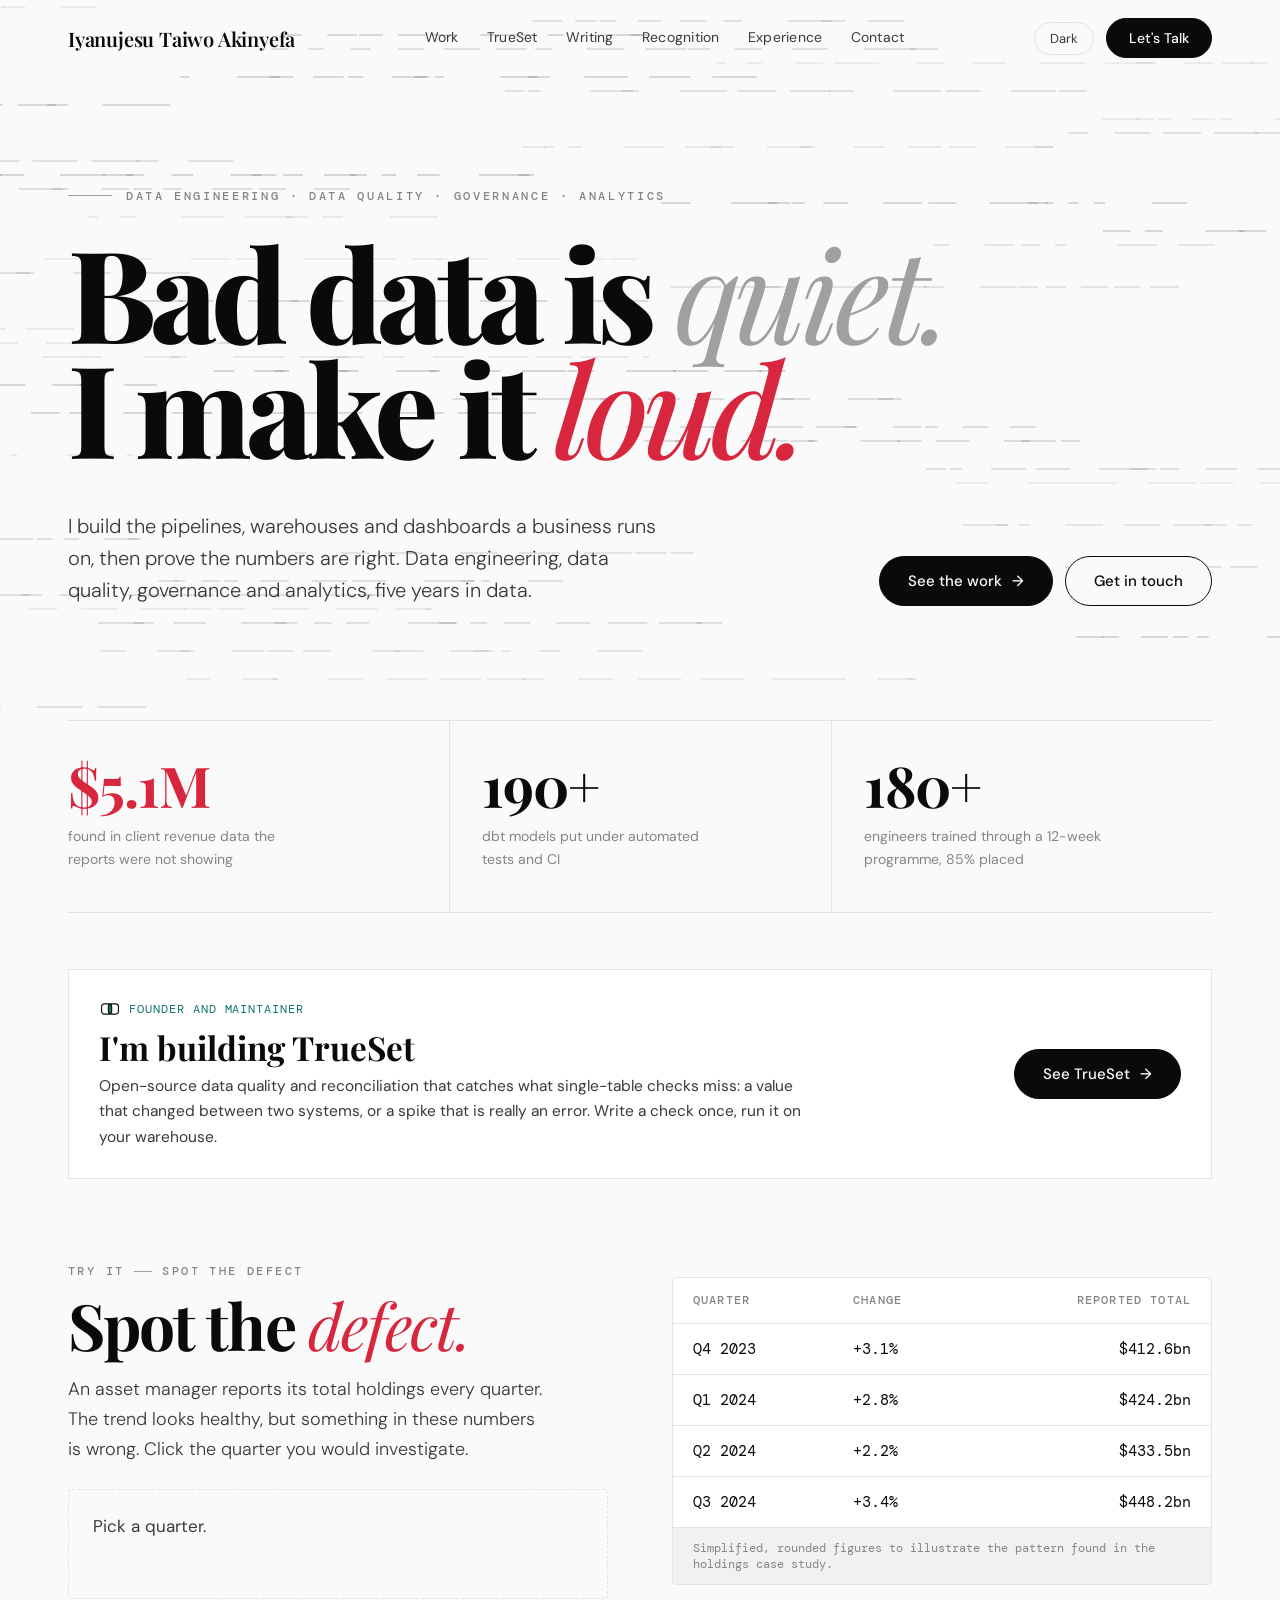
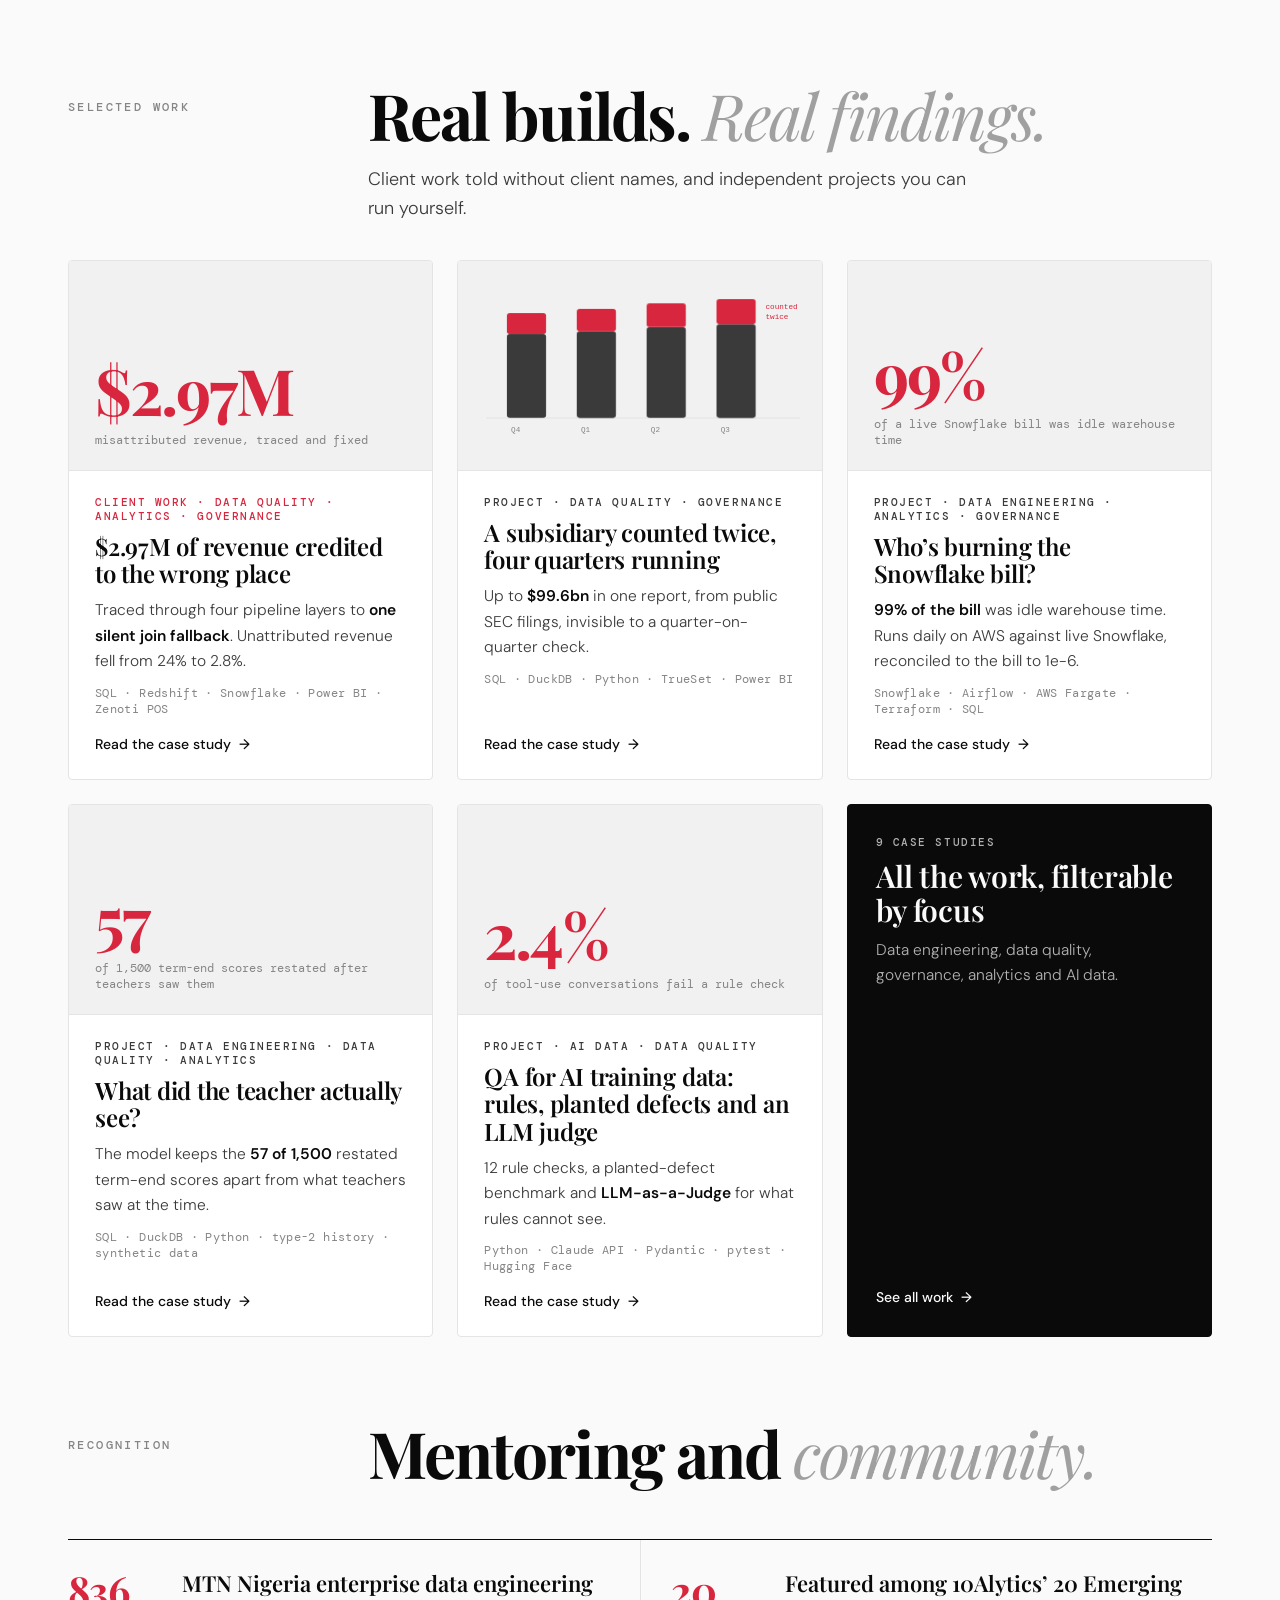
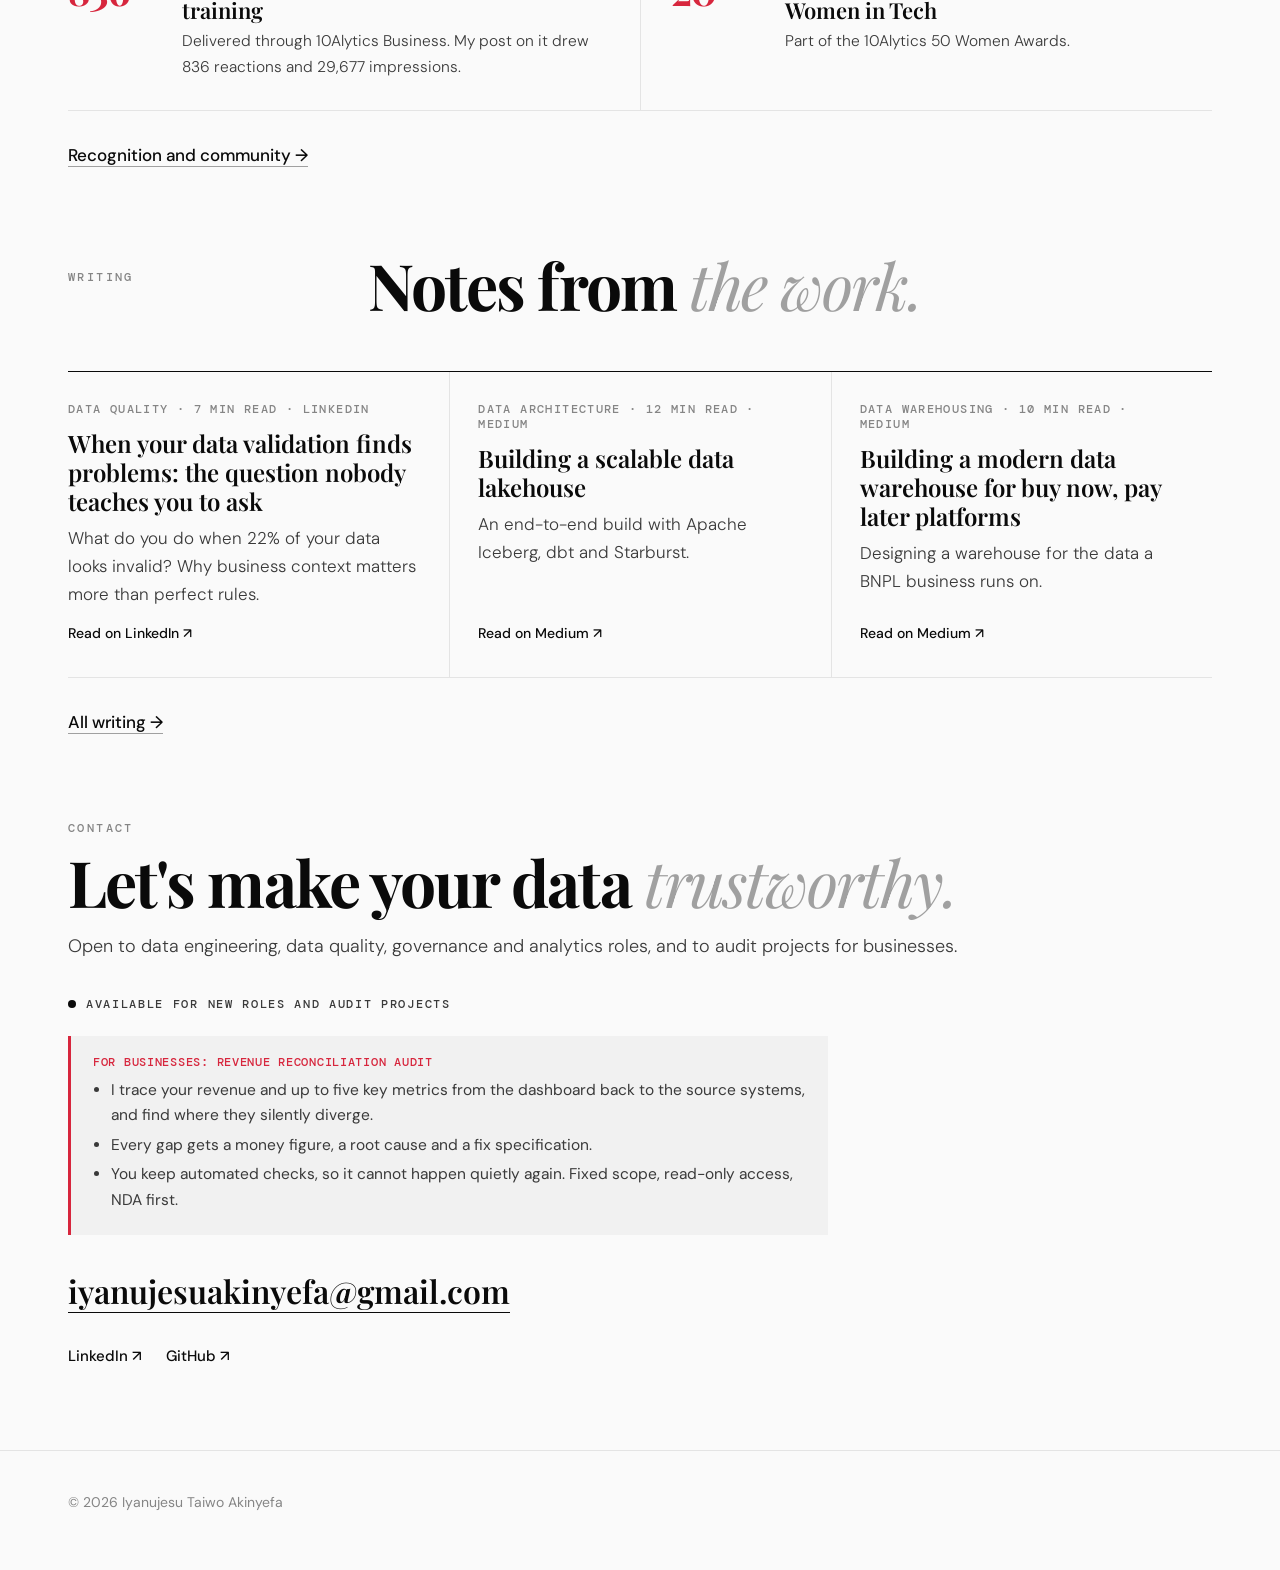
==== commit 96000653: "SEC filings label: drop 'real'" ====
--- a/index.html
+++ b/index.html
@@ -112,7 +112,7 @@
                 <text x="440" y="34" fill="var(--signal)">counted</text><text x="440" y="48" fill="var(--signal)">twice</text>
               </g>
             </svg></div>
-  <div class="txt"><div class="kind">Project · Data quality · Governance</div><h3>A subsidiary counted twice, four quarters running</h3><p class="find">Up to <b>$99.6bn</b> in one report, from real public SEC filings, invisible to a quarter-on-quarter check.</p><div class="tag">SQL · DuckDB · Python · TrueSet · Power BI</div><span class="open">Read the case study <span class="arr">&rarr;</span></span></div>
+  <div class="txt"><div class="kind">Project · Data quality · Governance</div><h3>A subsidiary counted twice, four quarters running</h3><p class="find">Up to <b>$99.6bn</b> in one report, from public SEC filings, invisible to a quarter-on-quarter check.</p><div class="tag">SQL · DuckDB · Python · TrueSet · Power BI</div><span class="open">Read the case study <span class="arr">&rarr;</span></span></div>
 </a><a class="wcard rv" href="work/snowflake-cost-attribution.html" data-cats="de an gov">
   <div class="art"><div class="art num"><b>99%</b><span>of a live Snowflake bill was idle warehouse time</span></div></div>
   <div class="txt"><div class="kind">Project · Data engineering · Analytics · Governance</div><h3>Who’s burning the Snowflake bill?</h3><p class="find"><b>99% of the bill</b> was idle warehouse time. Runs daily on AWS against live Snowflake, reconciled to the bill to 1e-6.</p><div class="tag">Snowflake · Airflow · AWS Fargate · Terraform · SQL</div><span class="open">Read the case study <span class="arr">&rarr;</span></span></div>
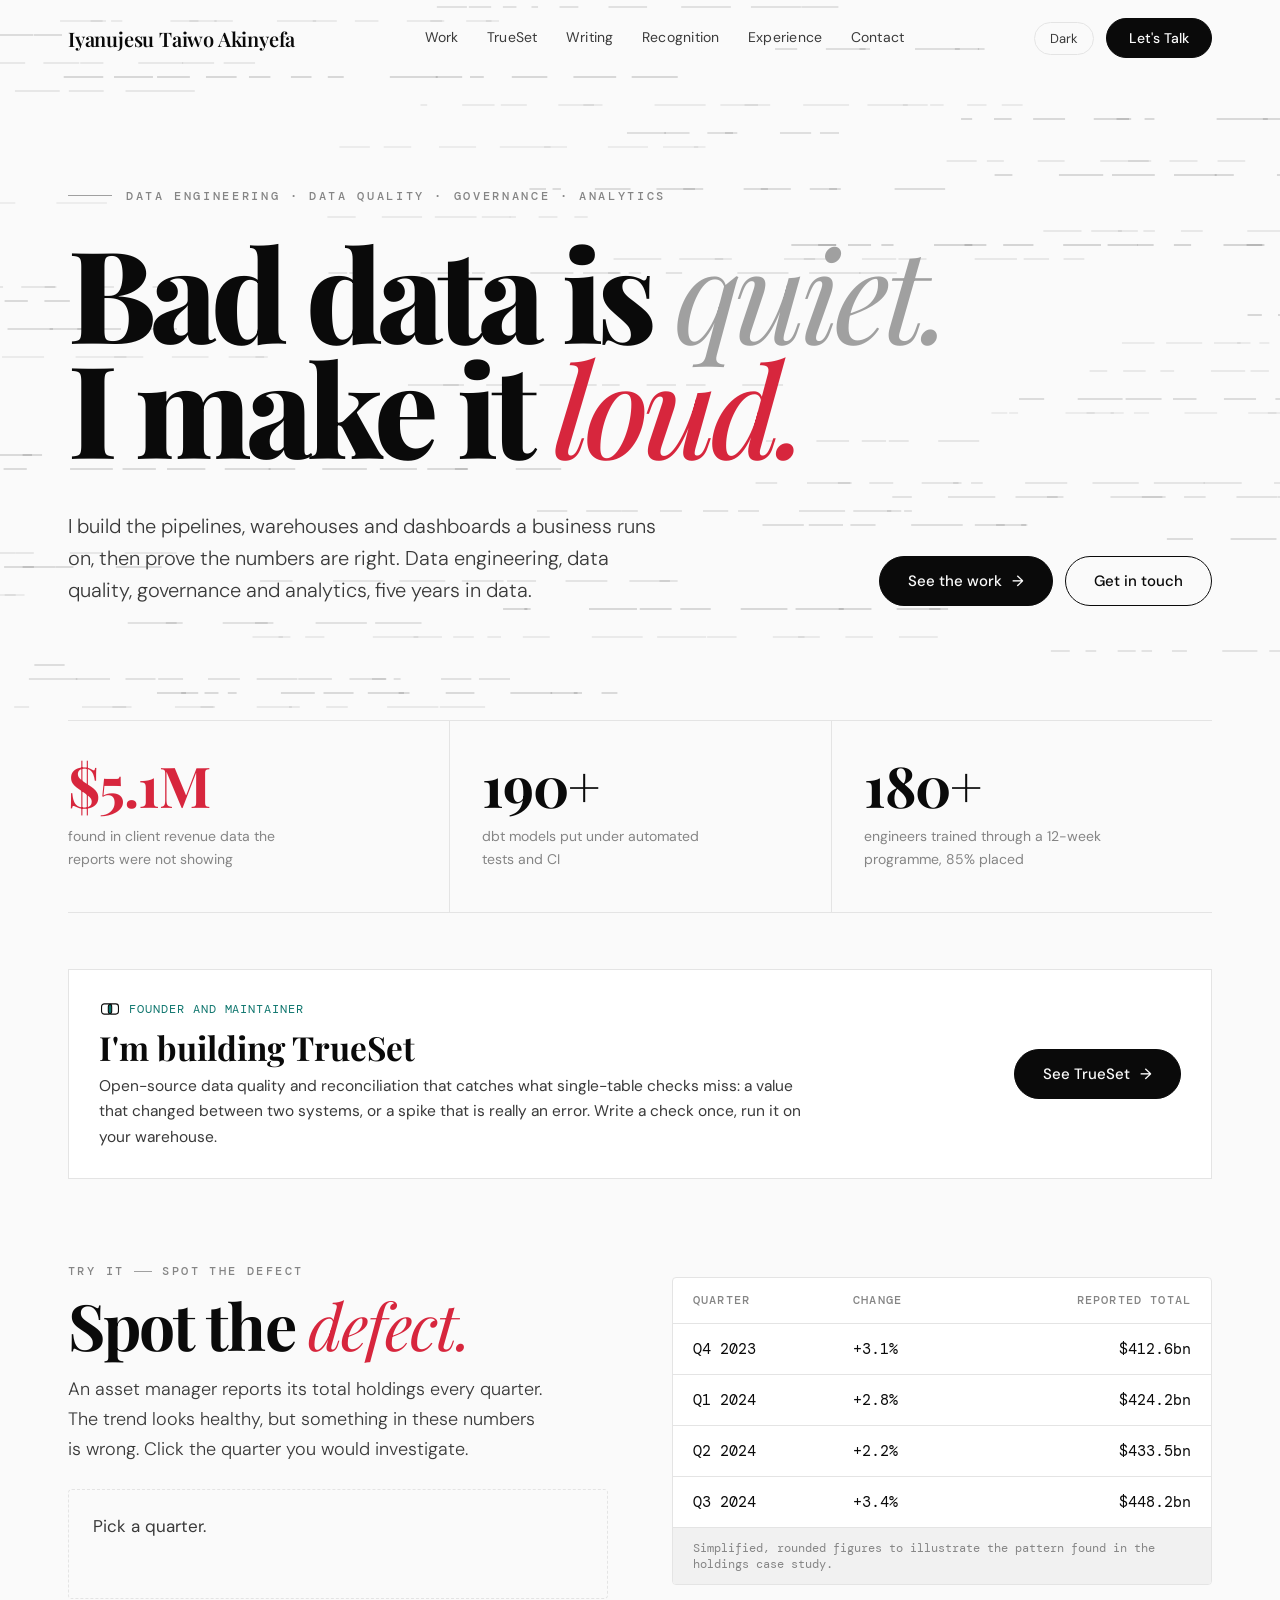
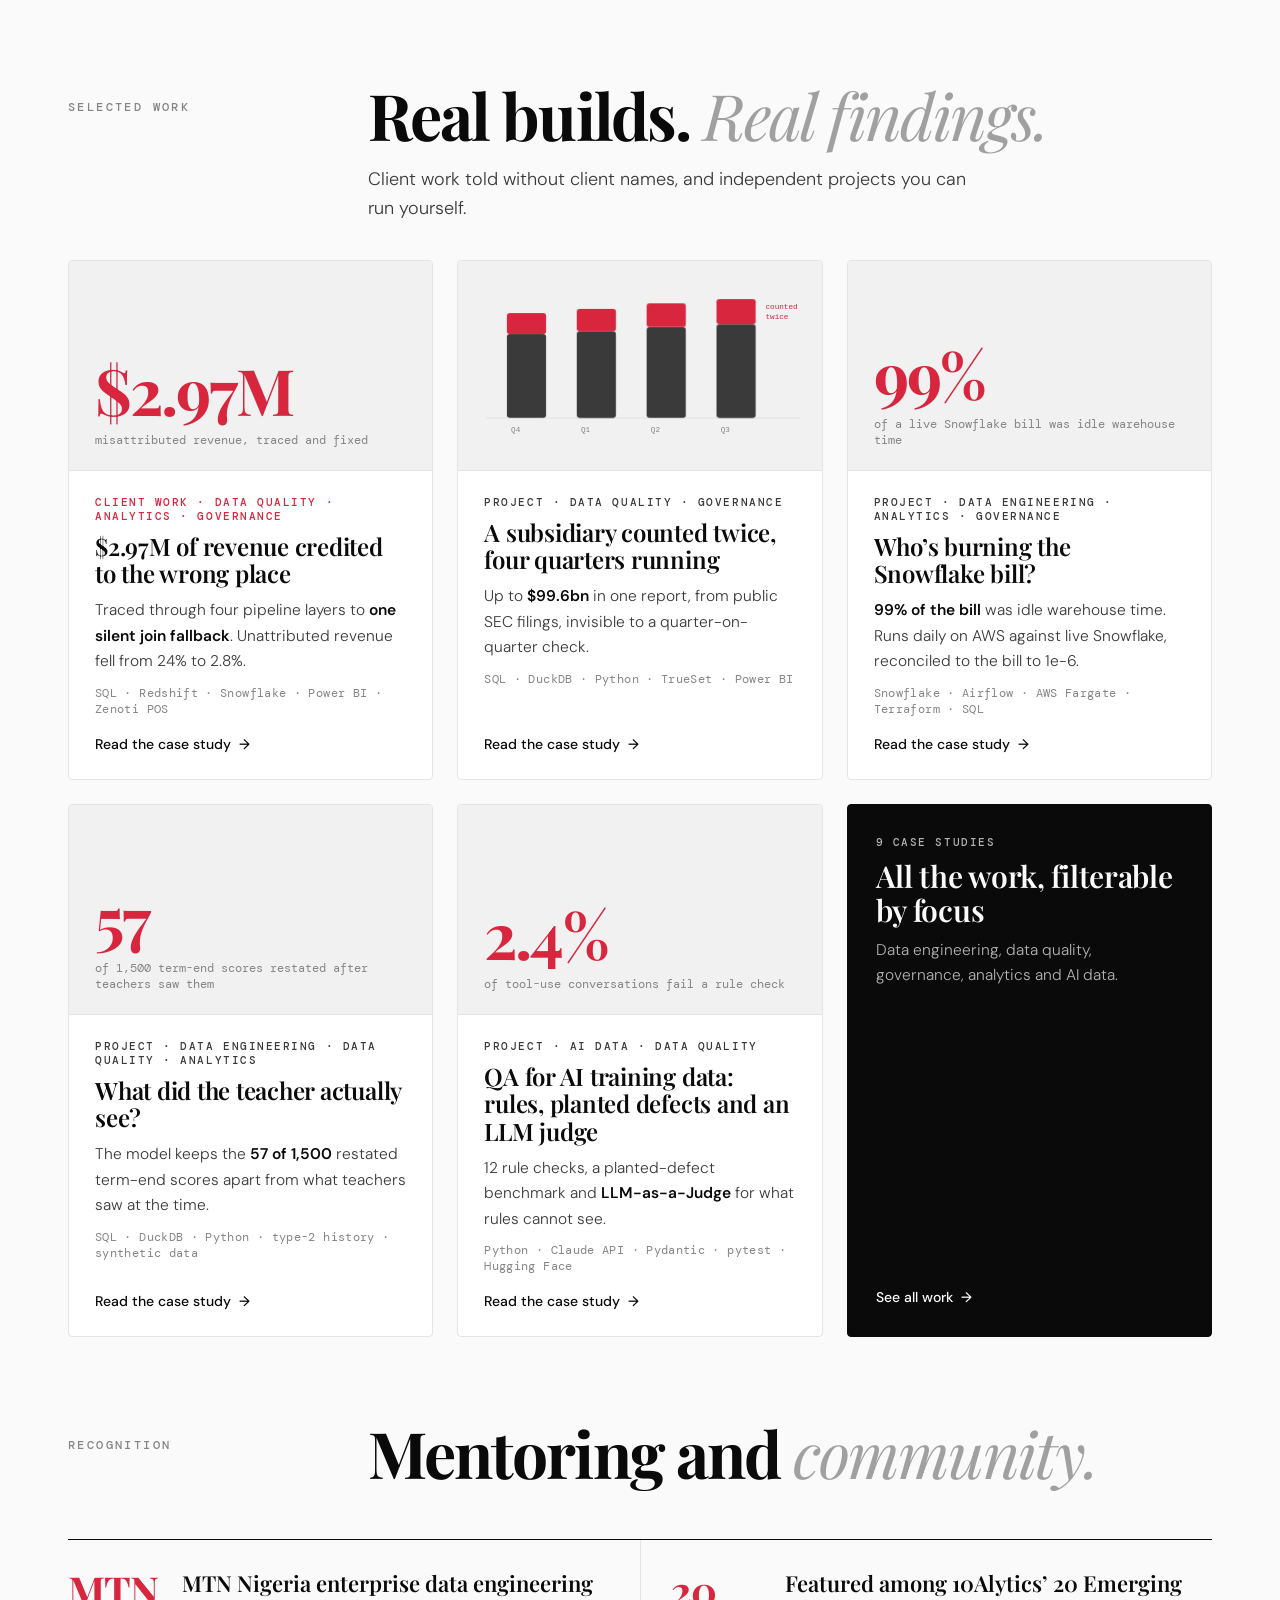
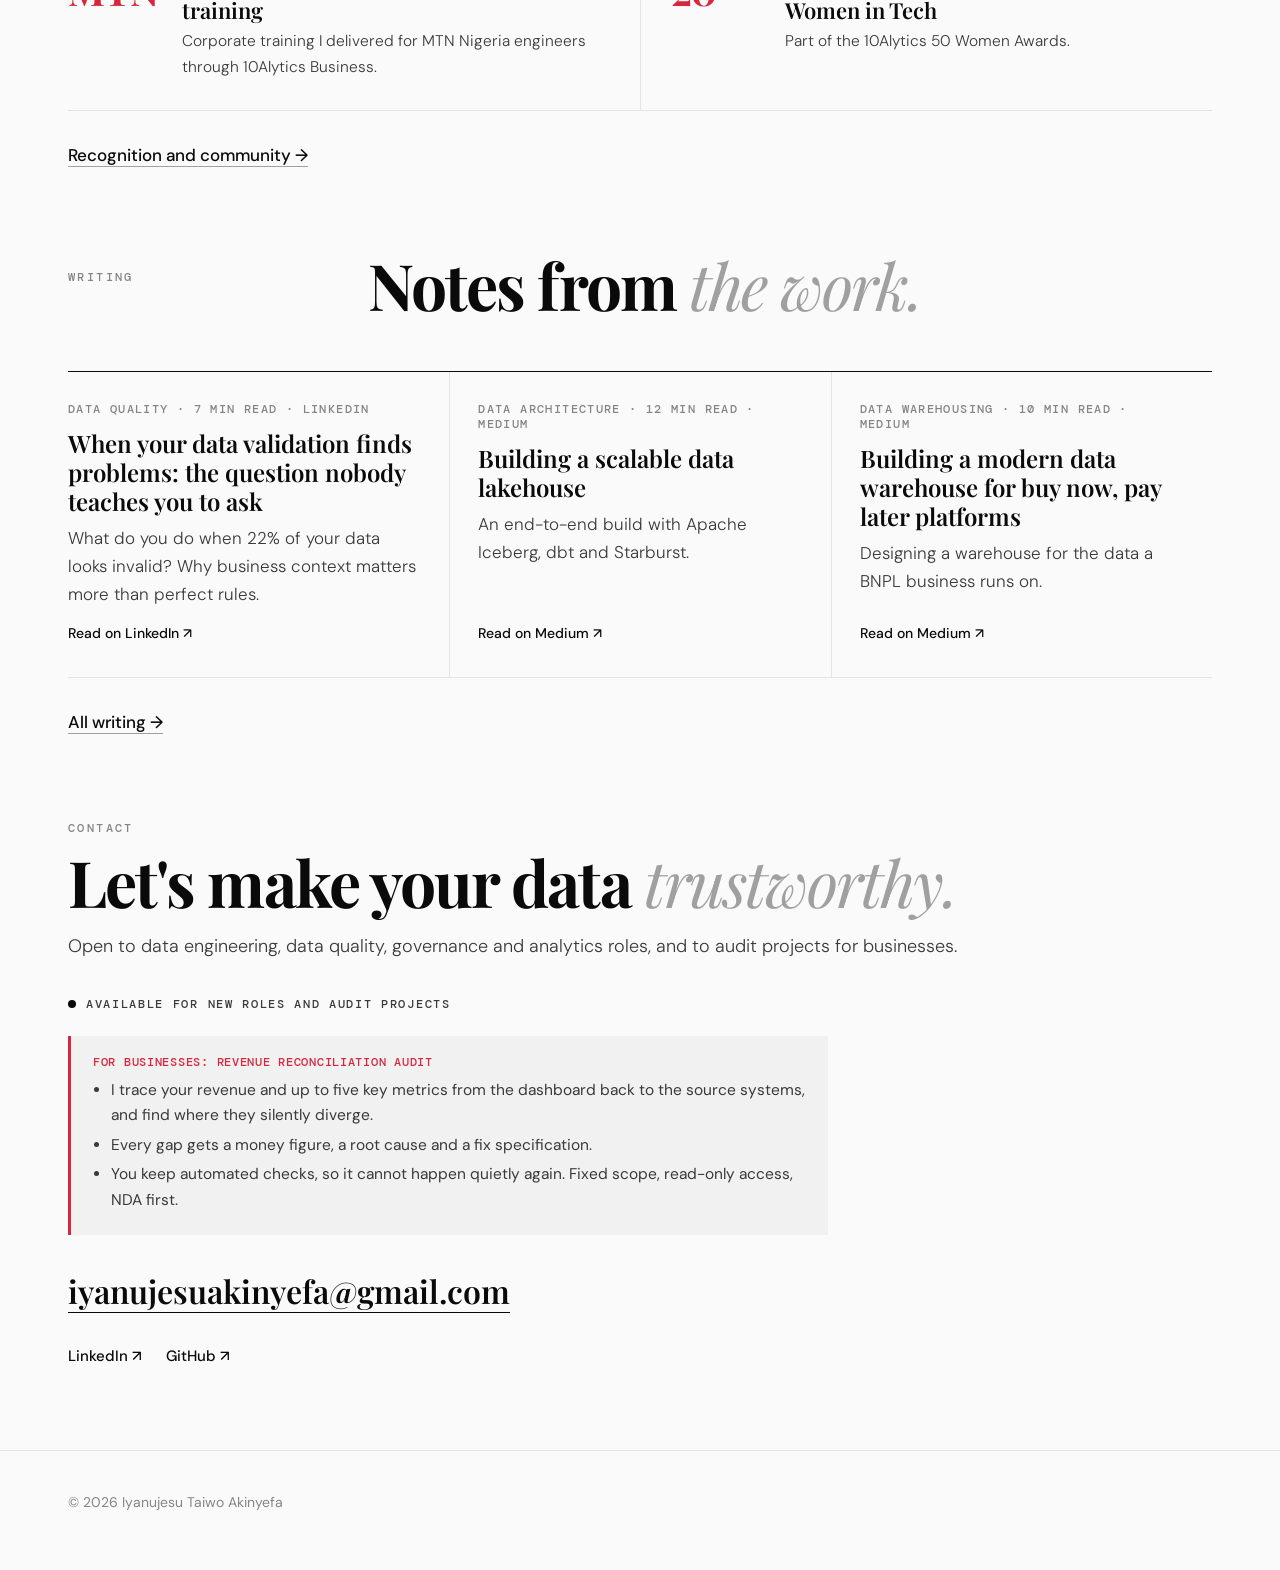
==== commit 2b19c276: "MTN training: remove post reactions and impressions" ====
--- a/index.html
+++ b/index.html
@@ -134,7 +134,7 @@
       <div><h2>Mentoring and <em>community.</em></h2></div>
     </div>
     <div class="rstrip rv">
-      <a class="ritem" href="recognition.html#mtn"><div class="k">836</div><div><h3>MTN Nigeria enterprise data engineering training</h3><p>Delivered through 10Alytics Business. My post on it drew 836 reactions and 29,677 impressions.</p></div></a>
+      <a class="ritem" href="recognition.html#mtn"><div class="k">MTN</div><div><h3>MTN Nigeria enterprise data engineering training</h3><p>Corporate training I delivered for MTN Nigeria engineers through 10Alytics Business.</p></div></a>
       <a class="ritem" href="recognition.html#women-in-tech"><div class="k">20</div><div><h3>Featured among 10Alytics’ 20 Emerging Women in Tech</h3><p>Part of the 10Alytics 50 Women Awards.</p></div></a>
     </div>
     <p class="morelink rv"><a href="recognition.html">Recognition and community &rarr;</a></p>
